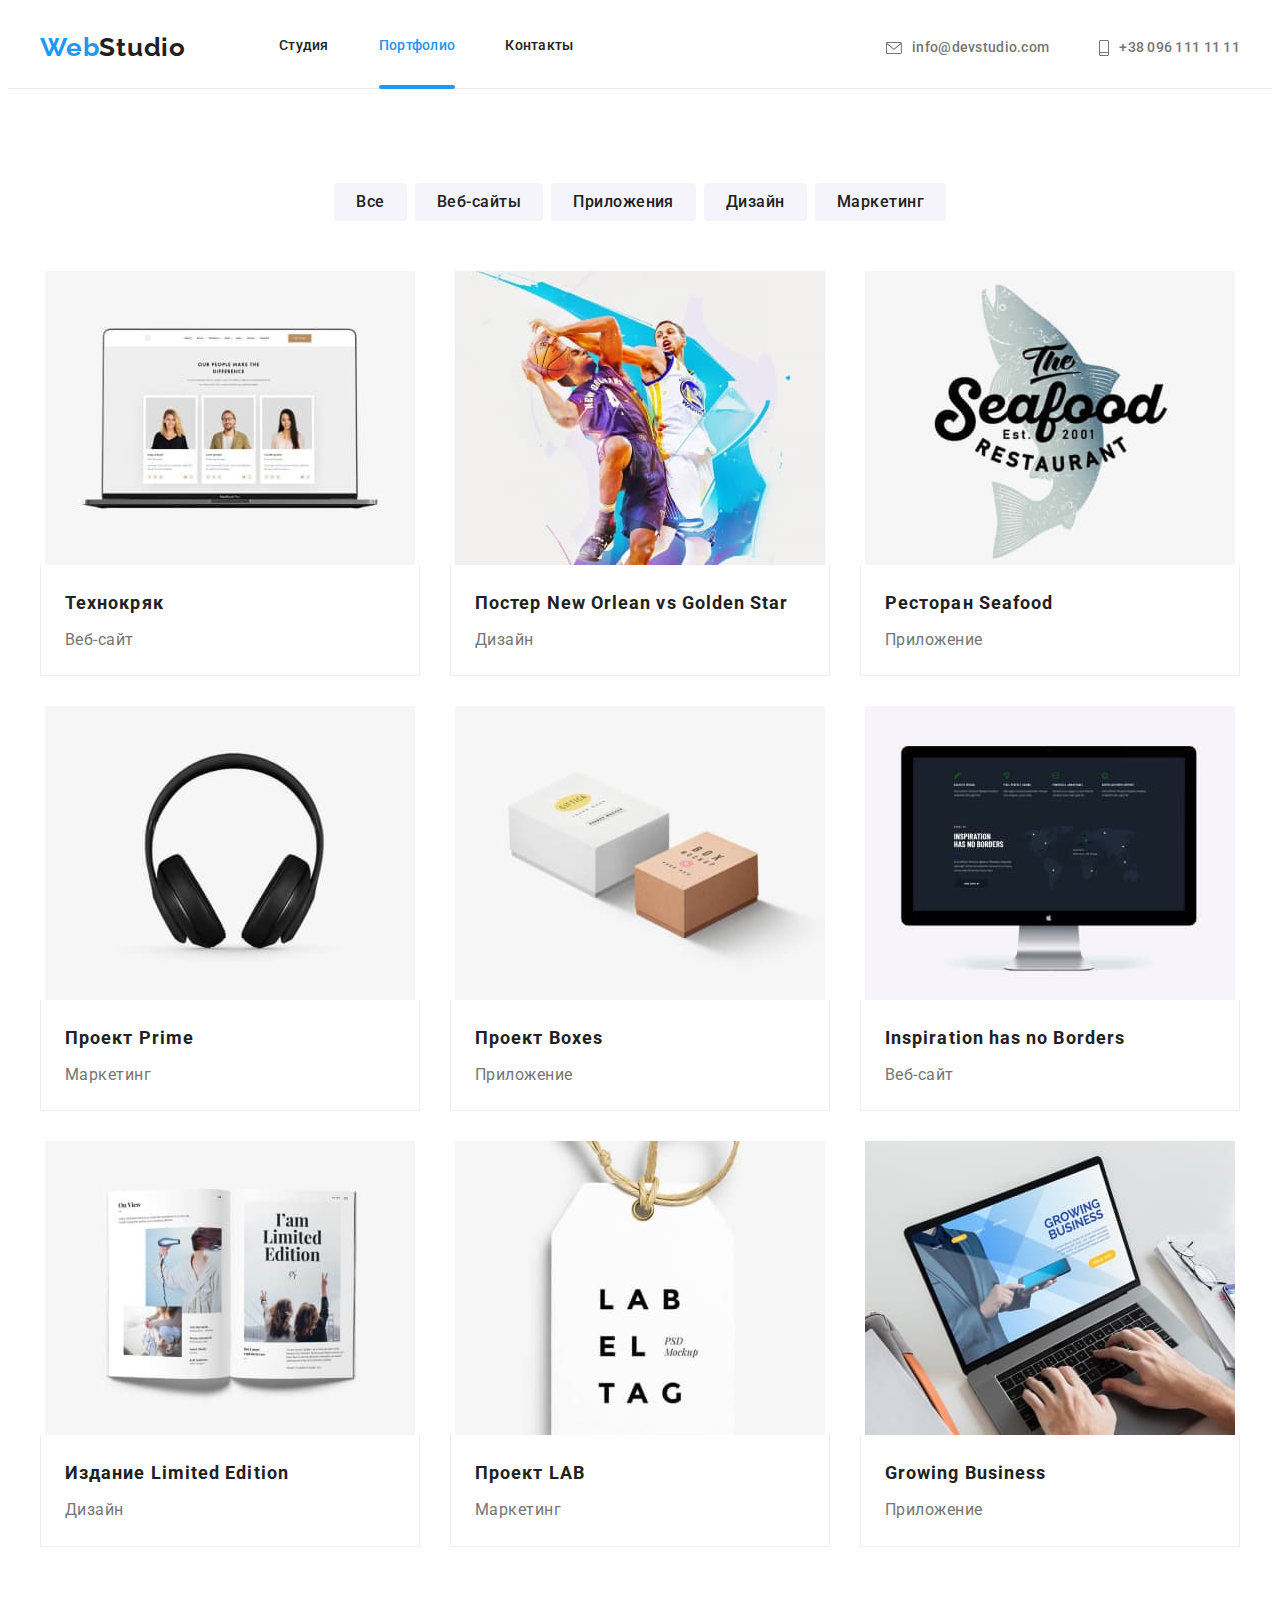
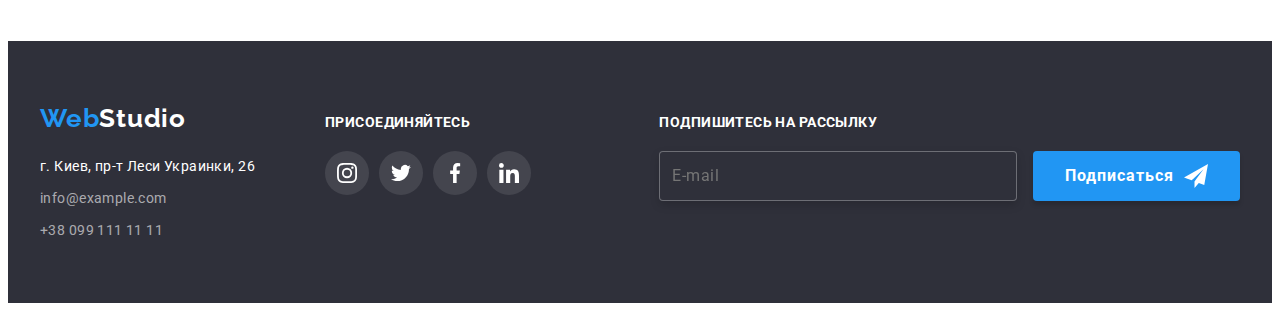
==== portfolio.html @ 1265e388 "copy files from HW-6" ====
<!DOCTYPE html>
<html lang="ru">
<head>
    <meta charset="UTF-8">
    <meta http-equiv="X-UA-Compatible" content="IE=edge">
    <meta name="viewport" content="width=device-width, initial-scale=1.0">
    <title>Портфолио</title>
    <link rel="preconnect" href="https://fonts.gstatic.com">
    <link href="https://fonts.googleapis.com/css2?family=Raleway:wght@700&family=Roboto:wght@400;500;700;900&display=swap"
        rel="stylesheet">
    <link rel="stylesheet" href="https://cdnjs.cloudflare.com/ajax/libs/modern-normalize/0.2.0/modern-normalize.css"
        integrity="sha512-oxqL25oMBPTFLK5OOR4U/Y//5oyc+3B8MJVTuGD2FLdyA+VXlhKMyQ7YjHNSI5+CLk0UdMLw1lV64dDuT1Batw=="
        crossorigin="anonymous" />
    <link rel="stylesheet" href="./css/styles.css">
</head>

<body>
    
<!--HEADER-->
    <header class="header">
            <div class="container">
                <nav class="navigation">
                    <a href="./index.html" class="logo link" lang="en"><span class="logo-web">Web</span>Studio</a>
                    <ul class="navigation-list list">

                        <li class="navigation-item">
                            <a href="./index.html" class="navigation-link link">Студия</a>
                        </li>

                        <li class="navigation-item">
                            <a href="./portfolio.html" class="navigation-link current link">Портфолио</a>
                        </li>

                        <li class="navigation-item">
                            <a href="" class="navigation-link link">Контакты</a>
                        </li>
                    </ul>
                </nav>

                <ul class="site-contacts list" >

                    <li class="site-contacts-item">
                        <a href="mailto:info@devstudio.com" class="contacts link ">
                            <svg class="site-contacts-icon-envelope" 
                            width="16" 
                            height="12">
                                <use href="./images/icons.svg#envelope"></use>
                            </svg>
                            info@devstudio.com
                        </a>
                    </li>

                    <li class="site-contacts-item">
                        <a href="tel:+380961111111" class="contacts link ">
                            <svg class="site-contacts-icon-smartphone" 
                            width="10" 
                            height="16">
                                <use href="./images/icons.svg#smartphone"></use>
                            </svg>
                            +38 096 111 11 11
                        </a>
                    </li>
                </ul>
            </div>
        </header>

    <main>
        <section class="portfolio section">
            <div class="container">
<!--FILTERS-->
                <ul class="filters-list list">

                    <li class="filters-item">
                        <button type="button" class="filters-button">Все</button>
                    </li>

                    <li class="filters-item">
                        <button type="button" class="filters-button">Веб-сайты</button>
                    </li>

                    <li class="filters-item">
                        <button type="button" class="filters-button">Приложения</button>
                    </li>

                    <li class="filters-item">
                        <button type="button" class="filters-button">Дизайн</button>
                    </li>

                    <li class="filters-item">
                        <button type="button" class="filters-button">Маркетинг</button>
                    </li>
                </ul>
                                    
<!--PICTURES-->
                <ul class="pictures-list list">
                    <li class="pictures-list-item">
                        <article class="pictures">
                            <a href="" class="pictures-link link"> 
                                <div class="pictures-additional-info">
                                    <img src="./images/portfolio/web-sites/tehno.jpg" alt="Главная страница сайта Технокряк" width="370" height="294">
                                    <p class="pictures-info-text">Технокряк это современная площадка распространения коронавируса. Компании используют эту платформу для цифрового шпионажа и атак на защищённые сервера конкурентов.<p>
                                </div>
                                <div class="pictures-description">
                                    <h2 class="pictures-title">Технокряк</h2>
                                    <p class="pictures-text">Веб-сайт</p>
                                </div>
                            </a>
                        </article>
                    </li>
               
                    <li class="pictures-list-item">
                        <article class="pictures">
                            <a href="" class="pictures-link link"> 
                                <div class="pictures-additional-info">
                                    <img src="./images/portfolio/design/no-vs-gs.jpg" alt="Два баскетболиста" width="370" height="294">
                                    <p class="pictures-info-text">Технокряк это современная площадка распространения коронавируса. Компании используют эту платформу для цифрового шпионажа и атак на защищённые сервера конкурентов.<p>
                                </div>
                                <div class=" pictures-description">
                                    <h2 class="pictures-title">Постер <span lang="en">New Orlean vs Golden Star</span></h2>
                                    <p class="pictures-text">Дизайн</p>
                                </div>
                            </a>
                        </article>
                    </li>

                    <li class="pictures-list-item">
                        <article class="pictures">
                            <a href="" class="pictures-link link">
                                <div class="pictures-additional-info">
                                    <img src="./images/portfolio/applications/seafood.jpg" alt="Логотип ресторана Seafood" width="370" height="294">
                                    <p class="pictures-info-text">Технокряк это современная площадка распространения коронавируса. Компании используют эту платформу для цифрового шпионажа и атак на защищённые сервера конкурентов.<p>
                                </div>
                                <div class=" pictures-description">
                                    <h2 class="pictures-title">Ресторан <span lang="en">Seafood</span></h2>
                                    <p class="pictures-text">Приложение</p>
                                </div>
                            </a>
                        </article>
                    </li>

                    <li class="pictures-list-item">
                        <article class="pictures">
                            <a href="" class="pictures-link link"> 
                                <div class="pictures-additional-info">
                                    <img src="./images/portfolio/marketing/prime.jpg" alt="Наушники" width="370" height="294">
                                    <p class="pictures-info-text">Технокряк это современная площадка распространения коронавируса. Компании используют эту платформу для цифрового шпионажа и атак на защищённые сервера конкурентов.<p>
                                </div>
                                <div class=" pictures-description">
                                    <h2 class="pictures-title">Проект <span lang="en">Prime</span></h2>
                                    <p class="pictures-text">Маркетинг</p>
                                </div>
                            </a>
                        </article>
                    </li>

                    <li class="pictures-list-item">
                        <article class="pictures">
                            <a href="" class="pictures-link link"> 
                                <div class="pictures-additional-info">
                                    <img src="./images/portfolio/applications/boxes.jpg" alt="Две коробки:белая и коричневая" width="370" height="294">
                                    <p class="pictures-info-text">Технокряк это современная площадка распространения коронавируса. Компании используют эту платформу для цифрового шпионажа и атак на защищённые сервера конкурентов.<p>
                                </div>
                                <div class=" pictures-description">
                                    <h2 class="pictures-title">Проект <span lang="en">Boxes</span></h2>
                                    <p class="pictures-text">Приложение</p>
                                </div>
                            </a>
                        </article>
                    </li>

                    <li class="pictures-list-item">
                        <article class="pictures">
                            <a href="" class="pictures-link link"> 
                                <div class="pictures-additional-info">
                                    <img src="./images/portfolio/web-sites/i-h-n-b.jpg" alt="Главная страница сайта Inspiration has no Borders" width="370" height="294">
                                    <p class="pictures-info-text">Технокряк это современная площадка распространения коронавируса. Компании используют эту платформу для цифрового шпионажа и атак на защищённые сервера конкурентов.<p>
                                </div>
                                <div class=" pictures-description">
                                    <h2 lang="en" class="pictures-title">Inspiration has no Borders</h2>
                                    <p class="pictures-text">Веб-сайт</p>
                                </div>
                            </a>
                        </article>
                    </li>

                    <li class="pictures-list-item">
                        <article class="pictures">
                            <a href="" class="pictures-link link"> 
                                <div class="pictures-additional-info">
                                    <img src="./images/portfolio/design/le.jpg" alt="Развертка книги" width="370" height="294">
                                    <p class="pictures-info-text">Технокряк это современная площадка распространения коронавируса. Компании используют эту платформу для цифрового шпионажа и атак на защищённые сервера конкурентов.<p>
                                </div>
                                <div class=" pictures-description">
                                    <h2 class="pictures-title">Издание <span lang="en">Limited Edition</span></h2>
                                    <p class="pictures-text">Дизайн</p>
                                </div>
                            </a>
                        </article>
                    </li>

                    <li class="pictures-list-item">
                        <article class="pictures">
                            <a href="" class="pictures-link link"> 
                                <div class="pictures-additional-info">
                                    <img src="./images/portfolio/marketing/lab.jpg" alt="Белая этикетка" width="370" height="294">
                                    <p class="pictures-info-text">Технокряк это современная площадка распространения коронавируса. Компании используют эту платформу для цифрового шпионажа и атак на защищённые сервера конкурентов.<p>
                                </div>
                                <div class=" pictures-description">
                                    <h2 class="pictures-title">Проект <span lang="en">LAB</span></h2>
                                    <p class="pictures-text">Маркетинг</p>
                                </div>
                            </a>
                        </article>
                    </li>

                    <li class="pictures-list-item">
                        <article class="pictures">
                            <a href="" class="pictures-link link"> 
                                <div class="pictures-additional-info">
                                    <img src="./images/portfolio/applications/gb.jpg" alt="Интерфейс приложения Growing Business" width="370" height="294">
                                    <p class="pictures-info-text">Технокряк это современная площадка распространения коронавируса. Компании используют эту платформу для цифрового шпионажа и атак на защищённые сервера конкурентов.<p>
                                </div>
                                <div class=" pictures-description">
                                    <h2 lang="en" class="pictures-title">Growing Business</h2>
                                    <p class="pictures-text">Приложение</p>
                                </div>
                            </a>
                        </article>
                    </li>

                </ul>
            </div>
        </section>
    </main>

<!--Footer-->
    <footer class="footer">
        <div class="container">
            <div>
                <a href="./index.html" class="logo link" lang="en"><span class="logo-web">Web</span><span class="logo-studio">Studio</span></a>

<!--Address-->
                <address class="address">
                    <ul class="address-list list">

                        <li class="address-item"> 
                            <a href="https://goo.gl/maps/oQdtfQdhAtJSonEbA" class="address-in-map link">г. Киев, пр-т Леси Украинки, 26</a> 
                        </li>

                        <li class="address-item">
                            <a href="mailto:info@example.com" class="address-mail link">info@example.com</a>
                        </li>

                        <li class="address-item">
                            <a href="tel:+380991111111" class="address-tel link">+38 099 111 11 11</a>
                        </li>
                    </ul>
                </address>

            </div>

<!--Subscribe-->            
            <div class="subscribe">
                <b class="footer-subscribe-title">присоединяйтесь</b>
                <ul class="social-link-list list">

                    <li class="social-link-item ">
                        <a href="" class="footer-social-link">
                            <svg  class="footer-subscribe-link"
                            width="20"
                            height="20">
                                <use href="./images/icons.svg#instagram"></use>
                            </svg>
                        </a>
                    </li>

                    <li class="social-link-item">
                        <a href="" class="footer-social-link">
                            <svg class="footer-subscribe-link"
                            width="20"
                            height="20">
                                <use href="./images/icons.svg#twitter"></use>
                            </svg>
                        </a>
                    </li>

                    <li class="social-link-item">
                        <a href="" class="footer-social-link">
                            <svg class="footer-subscribe-link"
                            width="20"
                            height="20">
                                <use href="./images/icons.svg#facebook"></use>
                            </svg>
                        </a>
                    </li>

                    <li class="social-link-item">
                        <a href="" class="footer-social-link">
                            <svg class="footer-subscribe-link" 
                            width="20"
                            height="20">
                                <use href="./images/icons.svg#linkedin"></use>
                            </svg>
                        </a>
                    </li>
                </ul>
            </div>

<!--Mail-input-->            
            <div class="mail-input">
                <span class="footer-subscribe-title"> Подпишитесь на рассылку</span>
                <form class="mail-input-form">
                    <label for="mail"></label>
                    <input 
                    id="mail"
                    type="email" 
                    name="mail" 
                    class="input" 
                    placeholder="E-mail">
                    <button type="submit" class="footer-btn"><span class="text-footer-btn">Подписаться</span>
                        <svg class="send-icon" 
                        width="24"
                        height="24">
                            <use href="./images/icons.svg#icon-icon-send"></use>
                        </svg>
                    </button>
                </form>
            </div>
        </div>
    </footer>
</body>
</html>
---- css/styles.css ----
/*************** INDEX.html styles ****************/

/*==================== ROOT =======================*/
:root {
  --priority-text-color: #212121;
  --secondary-text-color: #757575;
  --accent-color: #2196f3;
  --wight-color: #ffffff;
  --secondary-background-color: #2f303a;
  --priority-background-color: #f5f4fa;
  --transform-origin-color: #afb1b8;
  --address-color: rgba(255, 255, 255, 0.6);
  --main-font: "Roboto", sans-serif;
  --secondary-font: "Raleway", sans-serif;
  --margin-block: 30px;
}
/*==================== END ROOT ===================*/
.link {
  text-decoration: none;
}

.list {
  list-style: none;
}

.address {
  font-style: normal;
}

img {
  display: block;
  max-width: 100%;
  height: auto;
}

h1,
h2,
h3,
h4,
h5,
h6,
p {
  margin: 0px;
}

ul,
ol {
  margin: 0px;
  padding: 0px;
}

textarea {
  resize: none;
}
/*================== COMPONENTS ===================*/
/*for "WHAT WE DO" and "OUR TEAM"*/
.section-title {
  font-weight: 700;
  font-size: 36px;
  line-height: 1.17;
  text-align: center;
  letter-spacing: 0.03em;

  margin-bottom: 50px;
}

/*for all SECTION*/
.container {
  width: 1200px;

  margin-left: auto;
  margin-right: auto;
  padding-left: 15px;
  padding-right: 15px;
}

.section {
  padding-top: 94px;
  padding-bottom: 94px;
}
/*================== END COMPONENTS ===============*/

/*==================== BODY =======================*/
body {
  background-color: var(--wight-color);
  color: var(--priority-text-color);
  font-family: var(--main-font);
}
/*=================== END BODY =====================*/

/*===================== LOGO =======================*/
.logo {
  font-family: var(--secondary-font);
  font-weight: 700;
  font-size: 26px;
  line-height: 1.33;
  letter-spacing: 0.03em;
  color: var(--priority-text-color);

  margin-right: 93px;
  padding-top: 22px;
  padding-bottom: 23px;

  transition: transform 250ms cubic-bezier(0.4, 0, 0.2, 1);
}

.logo:hover,
.logo:focus {
  transform: scale(1.1);
}

.logo-web {
  color: var(--accent-color);
}

.logo-studio {
  color: var(--wight-color);
}

.visually-hidden {
  position: absolute !important;
  clip: rect(1px 1px 1px 1px); /* IE6, IE7 */
  clip: rect(1px, 1px, 1px, 1px);
  padding: 0 !important;
  border: 0 !important;
  height: 1px !important;
  width: 1px !important;
  overflow: hidden;
}
/*==================== END LOGO ====================*/

/*===================== HEADER ======================*/
.header {
  border-bottom: 1px solid #ececec;
  box-sizing: border-box;
}

.header > .container {
  display: flex;
  align-items: center;
}
/*==== NAVIGATION ====*/
.navigation {
  font-weight: 500;
  font-size: 14px;
  line-height: 1.14;
  letter-spacing: 0.02em;

  display: flex;
  align-items: center;
}

.navigation-item:not(:last-child) {
  margin-right: 50px;
}

.navigation-list {
  display: flex;
  align-items: center;
}

.navigation-link {
  color: var(--priority-text-color);

  padding-top: 32px;
  padding-bottom: 31px;

  transition: color 250ms cubic-bezier(0.4, 0, 0.2, 1);
}

.navigation-link::after {
  content: "";

  position: relative;
  bottom: -31px;

  display: block;
  background: #2196f3;
  border-radius: 2px;

  height: 4px;

  opacity: 0;

  transform: scaleX(0);
  transition: transform;
  transition: transform 250ms cubic-bezier(0.4, 0, 0.2, 1),
    opacity 250ms cubic-bezier(0.4, 0, 0.2, 1);
}

/*.navigation-link:hover::after {
  opacity: 1;
}*/

.navigation-link:focus::after {
  opacity: 1;
  transform: scaleX(1);
}

.navigation-link:active::after {
  opacity: 1;
  transform: scaleX(1);
}

.navigation-link:hover,
.navigation-link:focus,
.navigation-link:active {
  color: var(--accent-color);
  transform: scale(1.1);
}
.current {
  color: var(--accent-color);
}

.current::after {
  opacity: 1;
  transform: scaleX(1);
}
/*==== END NAVIGATION ====*/

/*==== SITE CONTACTS ====*/
.site-contacts {
  display: flex;
  margin-left: auto;
}

.site-contacts .contacts {
  font-weight: 500;
  font-size: 14px;
  line-height: 1.14;
  letter-spacing: 0.02em;
  color: var(--secondary-text-color);

  display: inline-flex;
  align-items: center;
}

.site-contacts-icon-envelope {
  width: 16px;
  height: 12px;

  margin-right: 10px;

  fill: currentColor;

  transition: transform 250ms cubic-bezier(0.4, 0, 0.2, 1);
}

.site-contacts-icon-smartphone {
  width: 10px;
  height: 16px;

  margin-right: 10px;

  fill: currentColor;

  transition: transform 250ms cubic-bezier(0.4, 0, 0.2, 1);
}

.site-contacts .contacts:hover .site-contacts-icon-envelope,
.site-contacts .contacts:hover .site-contacts-icon-smartphone,
.site-contacts .contacts:focus .site-contacts-icon-envelope,
.site-contacts .contacts:focus .site-contacts-icon-smartphone {
  transform: scale(1.3);
}

.site-contacts .contacts {
  transition: color 250ms cubic-bezier(0.4, 0, 0.2, 1);
}

.site-contacts .contacts:hover,
.site-contacts .contacts:focus {
  color: var(--accent-color);
}

.site-contacts-item {
  display: flex;
  align-items: center;
}

.site-contacts-item > .contacts {
  padding-top: 32px;
  padding-bottom: 31px;
}

.site-contacts-item:not(:last-child) {
  margin-right: 50px;
}
/*==== END SITE CONTACTS ====*/
/*=================== END HEADER ==================*/

/*==================== HERO ======================*/
.overlay {
  background-image: linear-gradient(
      to right,
      rgba(47, 48, 58, 0.4),
      rgba(47, 48, 58, 0.4)
    ),
    url(../images/hero.jpg);
  background-size: cover;
  background-position: center;
  background-repeat: no-repeat;

  max-width: 1600px;
  height: 600px;

  margin-left: auto;
  margin-right: auto;
}
.hero {
  background-color: var(--secondary-background-color);

  padding-top: 200px;
  padding-bottom: 200px;

  text-align: center;
}
.hero-text {
  font-weight: 900;
  font-size: 44px;
  line-height: 1.36;

  letter-spacing: 0.06em;
  text-transform: uppercase;
  color: var(--wight-color);

  max-width: 696px;

  margin-bottom: 30px;
  margin-left: auto;
  margin-right: auto;
}

.hero-btn {
  font-family: var(--main-font);
  font-weight: 700;
  font-size: 16px;
  line-height: 1.88;
  text-align: center;
  letter-spacing: 0.06em;
  color: var(--wight-color);

  background-color: var(--accent-color);

  cursor: pointer;
  min-width: 200px;
  padding: 10px 32px;
  box-shadow: 0px 4px 4px rgba(0, 0, 0, 0.15);
  border-radius: 4px;
  border: 0px;

  padding-top: 10px;
  padding-bottom: 10px;
  padding-right: 32px;
  padding-left: 32px;
}
/*=================== END HERO ===================*/

/*================== FEATURES ====================*/
.features {
  padding-bottom: 47px;
}

.feature-list-item {
  flex-basis: calc(100% / 4 - var(--margin-block));

  margin-top: var(--margin-block);
  margin-left: var(--margin-block);
}

/*.feature-list-item:not(:last-child) {
  margin-right: 30px;
}*/

.features-list {
  display: flex;

  margin-top: calc(-1 * var(--margin-block));
  margin-left: calc(-1 * var(--margin-block));
}

.feature-item-title {
  font-weight: 700;
  font-size: 14px;
  line-height: 1.14;
  letter-spacing: 0.03em;
  text-transform: uppercase;

  margin-bottom: 10px;
}

.features-item {
  color: var(--secondary-text-color);
  font-weight: 400;
  font-size: 14px;
  line-height: 1.71;
  letter-spacing: 0.03em;
}

.features-icon-background {
  display: flex;
  justify-content: center;
  align-items: center;

  width: 270px;
  height: 120px;

  margin-bottom: 30px;

  border-radius: 4px;
  background: #f5f4fa;
}
/*================= END FEATURES ================*/

/*================== WHAT WE DO =================*/
.what-we-do-section {
  padding-top: 47px;
}

.what-we-do {
  display: flex;

  margin-top: calc(-1 * var(--margin-block));
  margin-left: calc(-1 * var(--margin-block));
}

.what-we-do-item {
  flex-basis: calc(100% / 3 - var(--margin-block));

  margin-left: var(--margin-block);
  margin-top: var(--margin-block);
}

.image-explanation {
  position: relative;
  display: flex;
  justify-content: center;
  align-items: flex-end;
}

.image-explanation-text {
  display: flex;
  justify-content: center;
  align-items: flex-end;
  position: absolute;

  width: 100%;

  font-weight: 700;
  font-size: 14px;
  line-height: 1.14;

  letter-spacing: 0.03em;
  text-transform: uppercase;

  padding-top: 27px;
  padding-bottom: 27px;

  color: var(--wight-color);
  background: rgba(47, 48, 58, 0.8);
}

/*.what-we-do-item:not(:last-child) {
  margin-right: 30px;
}*/

/*================ END WHAT WE DO ================*/

/*================= OUR TEAM ====================*/
.team {
  background-color: var(--priority-background-color);
}

.team-members {
  display: flex;

  margin-top: calc(-1 * var(--margin-block));
  margin-left: calc(-1 * var(--margin-block));
}

.team-members-item {
  flex-basis: calc(100% / 4 - var(--margin-block));

  margin-top: var(--margin-block);
  margin-left: var(--margin-block);

  box-shadow: 0px 1px 3px rgba(0, 0, 0, 0.12), 0px 1px 1px rgba(0, 0, 0, 0.14),
    0px 2px 1px rgba(0, 0, 0, 0.2);
  border-radius: 0px 0px 4px 4px;
}
/*.team-members-item:not(:last-child) {
  margin-right: 30px;
}*/

.team-members-description {
  width: 270px;
  height: 168px;
  padding-bottom: 30px;
  padding-top: 30px;
  padding-left: 20px;
  padding-right: 20px;

  text-align: center;

  background: #ffffff;
}

.team-members-name {
  font-weight: 500;
  font-size: 16px;
  line-height: 1.19;
  letter-spacing: 0.03em;

  margin-bottom: 10px;
}

.team-members-profession {
  font-weight: 400;
  font-size: 16px;
  line-height: 1.19;
  letter-spacing: 0.03em;
  color: var(--secondary-text-color);

  padding-bottom: 16px;
}
.team-soc-link-list {
  display: flex;
  justify-content: space-between;
}

.team-soc-link {
  display: flex;
  justify-content: center;
  align-items: center;

  height: 44px;
  width: 44px;
  border-radius: 50%;

  color: var(--transform-origin-color);

  transition: color 250ms cubic-bezier(0.4, 0, 0.2, 1),
    background-color 250ms cubic-bezier(0.4, 0, 0.2, 1),
    transform 250ms cubic-bezier(0.4, 0, 0.2, 1);
}

.team-soc-link-item:not(:last-child) {
  margin-right: 10px;
}

.team-soc-link:hover,
.team-soc-link:focus,
.team-soc-link:active {
  background: var(--accent-color);
  color: var(--wight-color);
  transform: scale(1.1);
}

.team-soc-link-icon {
  fill: currentColor;

  display: block;
  height: 20px;
  width: 20px;
}

/*================ END OUR TEAM =================*/

/*=============Regular customers================*/
.customers-list {
  display: flex;

  margin-top: calc(-1 * var(--margin-block));
  margin-left: calc(-1 * var(--margin-block));
}

.customers-item {
  flex-basis: calc(100% / 6 - var(--margin-block));

  margin-top: var(--margin-block);
  margin-left: var(--margin-block);
}
/*.customers-item:not(:last-child) {
  margin-right: 30px;
}*/

.customers-link {
  display: flex;
  justify-content: center;
  align-items: center;

  height: 90px;

  border: 1px solid var(--transform-origin-color);
  box-sizing: border-box;
  border-radius: 4px;

  color: var(--transform-origin-color);

  transition: color 250ms cubic-bezier(0.4, 0, 0.2, 1),
    border 250ms cubic-bezier(0.4, 0, 0.2, 1),
    border-radius 250ms cubic-bezier(0.4, 0, 0.2, 1),
    transform 250ms cubic-bezier(0.4, 0, 0.2, 1);
}
.customers-link:hover,
.customers-link:active {
  color: var(--accent-color);
  border: 1px solid var(--accent-color);
  border-radius: 4px;
  transform: scale(1.1);
}

.customers-link:focus {
  outline: none /*3px solid black*/;

  color: var(--accent-color);
  border: 1px solid var(--accent-color);
  border-radius: 4px;
  transform: scale(1.1);
}

.customers-icon {
  fill: currentColor;
}

/*===========END Regular customers==============*/

/*================== FOOTER =====================*/
.footer {
  background-color: var(--secondary-background-color);

  padding-top: 60px;
  padding-bottom: 60px;
}
.footer > .container {
  display: flex;
  align-items: baseline;
}

.footer .container .logo {
  padding-top: 0px;
  padding-bottom: 0px;
  margin-right: 0px;

  transition: transform 250ms cubic-bezier(0.4, 0, 0.2, 1);
}

.footer .container .logo:focus {
  transform: scale(1.1);
}

/*========== ADDRESS ========*/
.address {
  margin-top: 20px;
}

.address-item:not(:last-child) {
  margin-bottom: 8px;
}

.address-in-map {
  font-weight: 400;
  font-size: 14px;
  line-height: 1.71;
  letter-spacing: 0.03em;
  color: var(--wight-color);
}

.address-mail,
.address-tel {
  font-weight: 400;
  font-size: 14px;
  line-height: 1.71;
  letter-spacing: 0.03em;
  color: var(--address-color);
}

.subscribe {
  margin-left: 70px;
}
.footer-subscribe-title {
  display: inline-flex;

  font-weight: 700;
  font-size: 14px;
  line-height: 1.14;
  letter-spacing: 0.03em;
  text-transform: uppercase;

  color: var(--wight-color);

  margin-bottom: 20px;
}

.social-link-list {
  display: flex;
}

.social-link-item:not(:last-child) {
  margin-right: 10px;
}

.footer-social-link {
  display: flex;
  justify-content: center;
  align-items: center;

  height: 44px;
  width: 44px;

  border-radius: 50%;
  background: rgba(255, 255, 255, 0.1);

  transition: background-color 250ms cubic-bezier(0.4, 0, 0.2, 1),
    transform 250ms cubic-bezier(0.4, 0, 0.2, 1);
}

.footer-social-link:hover,
.footer-social-link:active,
.footer-social-link:focus {
  background-color: var(--accent-color);
  transform: scale(1.1);
}
/*========== END ADDRESS ========*/

/*========== MAIL INPUT ========*/
.mail-input {
  margin-left: auto;
}

.mail-input-form > .input {
  box-sizing: border-box;

  margin: 0;
  padding: 11px 12px;

  width: 358px;
  height: 50px;

  font-family: var(--main-font);
  font-weight: 400;
  font-size: 16px;
  line-height: 1.25;
  letter-spacing: 0.03em;

  color: rgba(255, 255, 255, 0.6);

  border: 1px solid rgba(255, 255, 255, 0.3);
  border-radius: 4px;

  filter: drop-shadow(0px 4px 4px rgba(0, 0, 0, 0.15));

  background-color: var(--secondary-background-color);

  transition: border 250ms cubic-bezier(0.4, 0, 0.2, 1);
}

.mail-input-form:hover .input {
  border: 1px solid var(--accent-color);
  border-radius: 4px;
}

.footer-btn {
  display: inline-flex;
  align-items: center;

  padding-top: 10px;
  padding-bottom: 10px;
  padding-right: 32px;
  padding-left: 32px;

  margin-left: 12px;

  font-family: var(--main-font);
  font-weight: 700;
  font-size: 16px;
  line-height: 1.88;
  text-align: center;
  letter-spacing: 0.06em;
  color: var(--wight-color);

  background-color: var(--accent-color);

  cursor: pointer;
  min-width: 200px;
  padding: 10px 32px;
  box-shadow: 0px 4px 4px rgba(0, 0, 0, 0.15);
  border-radius: 4px;
  border: 0px;

  transition: box-shadow 250ms cubic-bezier(0.4, 0, 0.2, 1);
}

.footer-btn:hover,
.footer-btn:focus {
  box-shadow: 0px 4px 4px rgba(0, 0, 0, 0.15);
}

.text-footer-btn {
  display: inline-flex;

  margin-right: 10px;
}
/*======== END MAIL INPUT ========*/

/*================== END FOOTER ==================*/

/*================= MODAL WINDOW =================*/
.backdrop {
  position: fixed;
  width: 100%;
  height: 100%;
  left: 0px;
  top: 0px;

  background: rgba(0, 0, 0, 0.2);

  opacity: 1;
  transition: opacity 250ms cubic-bezier(0.4, 0, 0.2, 1);
}

.backdrop.is-hidden {
  opacity: 0;
  visibility: hidden;
  pointer-events: none;
}

.backdrop.is-hidden .modal {
  transform: translate(-50%, -50%) scale(0.9);
}

.modal {
  position: absolute;
  top: 50%;
  left: 50%;

  width: 528px;
  padding: 40px;

  background: #ffffff;
  box-shadow: 0px 1px 3px rgba(0, 0, 0, 0.12), 0px 1px 1px rgba(0, 0, 0, 0.14),
    0px 2px 1px rgba(0, 0, 0, 0.2);
  border-radius: 4px;

  transform: scale(1) translate(-50%, -50%);
  transition: transform 250ms cubic-bezier(0.4, 0, 0.2, 1);
}

.close-modal-btn {
  position: absolute;
  right: 8px;
  top: 8px;

  width: 30px;
  height: 30px;

  border-radius: 50%;
  border: none;
  cursor: pointer;

  display: flex;
  justify-content: center;
  align-items: center;

  transition: fill 250ms cubic-bezier(0.4, 0, 0.2, 1);
}

.close-modal-btn:hover,
.close-modal-btn:focus {
  fill: var(--accent-color);
}

.title-modal {
  text-align: center;

  margin-bottom: 12px;

  font-weight: 700;
  font-size: 20px;
  line-height: 1.15;
  letter-spacing: 0.03em;
}

.modal-input-form .input-icon {
  position: absolute;
  top: 50%;
  left: 12px;

  display: inline-block;

  transition: fill 250ms cubic-bezier(0.4, 0, 0.2, 1);
}

.form-field {
  position: relative;

  display: flex;
  flex-direction: column;

  margin-bottom: 10px;
}

.form-input:focus ~ .input-icon {
  fill: var(--accent-color);
}

.form-label {
  font-weight: 400;
  font-size: 12px;
  line-height: 1.17;
  letter-spacing: 0.01em;

  margin-bottom: 4px;

  color: var(--secondary-text-color);
}

.form-input {
  padding-top: 11px;
  padding-right: 12px;
  padding-bottom: 11px;
  padding-left: 40px;

  border: 1px solid rgba(33, 33, 33, 0.2);
  border-radius: 4px;

  font-family: Roboto;
  font-weight: 400;
  font-size: 14px;
  line-height: 1.14;
  letter-spacing: 0.01em;

  color: rgba(117, 117, 117, 0.5);

  transition: border 250ms cubic-bezier(0.4, 0, 0.2, 1);
}

.form-input:hover,
.form-input:active {
  border: 1px solid var(--accent-color);
  border-radius: 4px;
}

.form-input:focus {
  border: 1px solid var(--accent-color);
  border-radius: 4px;

  outline: none;
}

.form-comment {
  margin-bottom: 20px;
}

.textarea {
  padding: 16px 12px;
}

.textarea::placeholder {
  font-family: var(--main-font);

  font-weight: 400;
  font-size: 14px;
  line-height: 1.14;
  letter-spacing: 0.01em;

  color: rgba(117, 117, 117, 0.5);
}

.form-agreement {
  position: relative;
  text-align: center;

  margin-bottom: 30px;
}

.form-agreement-text {
  display: inline-block;

  font-weight: 400;
  font-size: 14px;
  line-height: 1.71;
  letter-spacing: 0.03em;

  color: var(--secondary-text-color);
}

.check-input {
  appearance: none;
  --webkit-appearance: none;
  --moz-appearance: none;

  position: absolute;
}

.check-input:focus {
}

/*.check-box-icon {
  position: absolute;
  left: 0;
  top: 50%;
  transform: translateY(-50%);
}*/

.check-box {
  position: absolute;
  top: 50%;
  left: 0;
  transform: translateY(-50%);

  width: 16px;
  height: 15px;
  background-image: url(../images/icons/modal-window/not-check.svg);

  transition: background-image 250ms cubic-bezier(0.4, 0, 0.2, 1),
    background-color 250ms cubic-bezier(0.4, 0, 0.2, 1),
    border-radius 250ms cubic-bezier(0.4, 0, 0.2, 1);
}

.check-input:checked ~ .check-box {
  background-image: url(../images/icons/modal-window/check.svg);
}

/*.check-input:focus ~ .check-box {
  background-image: url(../images/icons/modal-window/not-check.svg);
}*/

.check-input:checked ~ .check-box {
  background-color: var(--accent-color);
  border-radius: 2px;
}

/*.check-input:focus ~ .check-box {
  background-color: var(--accent-color);
}*/

.agreement-link {
  font-weight: 400;
  font-size: 14px;
  line-height: 1.71;
  letter-spacing: 0.03em;

  color: var(--accent-color);
}

.send-modal-btn {
  display: flex;
  justify-content: center;
  align-items: center;

  margin-right: auto;
  margin-left: auto;

  font-family: var(--main-font);
  font-weight: 700;
  font-size: 16px;
  line-height: 1.88;
  text-align: center;
  letter-spacing: 0.06em;
  color: var(--wight-color);

  background-color: var(--accent-color);

  cursor: pointer;
  min-width: 200px;
  padding: 10px 32px;

  border-radius: 4px;
  border: 0px;

  padding-top: 10px;
  padding-bottom: 10px;
  padding-right: 32px;
  padding-left: 32px;

  transition: box-shadow 250ms cubic-bezier(0.4, 0, 0.2, 1);
}

.send-modal-btn:hover,
.send-modal-btn:focus {
  box-shadow: 0px 4px 4px rgba(0, 0, 0, 0.15);
}
/*=============== END MODAL WINDOW ===============*/

/*************** END INDEX.html styles ************/

/*-------------------------------------------------*/

/************* PORTFOLIO.html styles *************/
/*================ FILTERS =======================*/
.filters-list {
  margin-bottom: 50px;

  display: flex;
  justify-content: center;
}

.filters-item:not(:last-child) {
  margin-right: 8px;
}

.filters-button {
  font-family: var(--main-font);
  color: var(--priority-text-color);
  font-weight: 500;
  font-size: 16px;
  line-height: 1.61;
  letter-spacing: 0.03em;

  background-color: var(--priority-background-color);

  cursor: pointer;
  border-radius: 4px;
  min-width: 73px;
  height: 38px;
  padding: 6px 22px;
  border: 0px;

  transition: color 250ms cubic-bezier(0.4, 0, 0.2, 1),
    background-color 250ms cubic-bezier(0.4, 0, 0.2, 1),
    box-shadow 250ms cubic-bezier(0.4, 0, 0.2, 1),
    transform 250ms cubic-bezier(0.4, 0, 0.2, 1);
}
.filters-button:hover,
.filters-button:focus,
.filters-button:active {
  border: none;
  background-color: var(--accent-color);
  color: var(--wight-color);
  box-shadow: 0px 3px 1px rgba(0, 0, 0, 0.1), 0px 1px 2px rgba(0, 0, 0, 0.08),
    0px 2px 2px rgba(0, 0, 0, 0.12);
  transform: scale(1.1);
}
/*================ END FILTERS ==================*/

/*================== PICTURES ===================*/

.pictures-list {
  display: flex;
  flex-wrap: wrap;

  margin-top: calc(-1 * var(--margin-block));
  margin-left: calc(-1 * var(--margin-block));
}

.pictures-list-item {
  box-sizing: border-box;

  flex-basis: calc(100% / 3 - var(--margin-block));

  margin-left: var(--margin-block);
  margin-top: var(--margin-block);

  transition: box-shadow 250ms cubic-bezier(0.4, 0, 0.2, 1);
}

.pictures-list-item:hover,
.pictures-list-item:focus {
  box-shadow: 0px 1px 1px rgba(0, 0, 0, 0.12), 0px 4px 4px rgba(0, 0, 0, 0.06),
    1px 4px 6px rgba(0, 0, 0, 0.16);
}

/*.pictures-list-item:nth-child(3n) {
  margin-right: 0px;
}

.pictures-list-item:nth-last-child(-n + 3) {
  margin-bottom: 0px;
}*/

.pictures-description {
  display: block;
  box-sizing: border-box;
  border: 1px solid #eeeeee;
  border-top: none;

  padding: 20px 24px;
}

.pictures-title {
  font-family: var(--main-font);
  color: var(--priority-text-color);
  font-weight: 700;
  font-size: 18px;
  line-height: 2;
  letter-spacing: 0.06em;

  margin-bottom: 4px;
}

.pictures-text {
  color: var(--secondary-text-color);
  font-weight: 400;
  font-size: 16px;
  line-height: 1.9;
  letter-spacing: 0.03em;
}

.pictures-additional-info {
  position: relative;
  display: flex;
  justify-content: center;
  align-items: center;
}

.pictures-link {
  display: block;
}

.pictures-link .pictures-info-text {
  display: block;
  position: absolute;
  /*overflow: scroll;*/

  transform: translateY(100%);
  padding: 63px 24px;
  height: 100%;
  width: 100%;

  font-weight: 400;
  font-size: 18px;
  line-height: 1.56;
  letter-spacing: 0.03em;

  color: var(--wight-color);
  background: rgba(33, 150, 243, 0.9);

  transition: transform 250ms cubic-bezier(0.4, 0, 0.2, 1);
}

.pictures-link:hover .pictures-info-text,
.pictures-link:focus .pictures-info-text {
  transform: translateY(0);
}

.pictures-list-item,
.pictures-additional-info {
  overflow: hidden;
}

/*================END PICTURES ==================*/
/************ END PORTFOLIO.html styles **********/
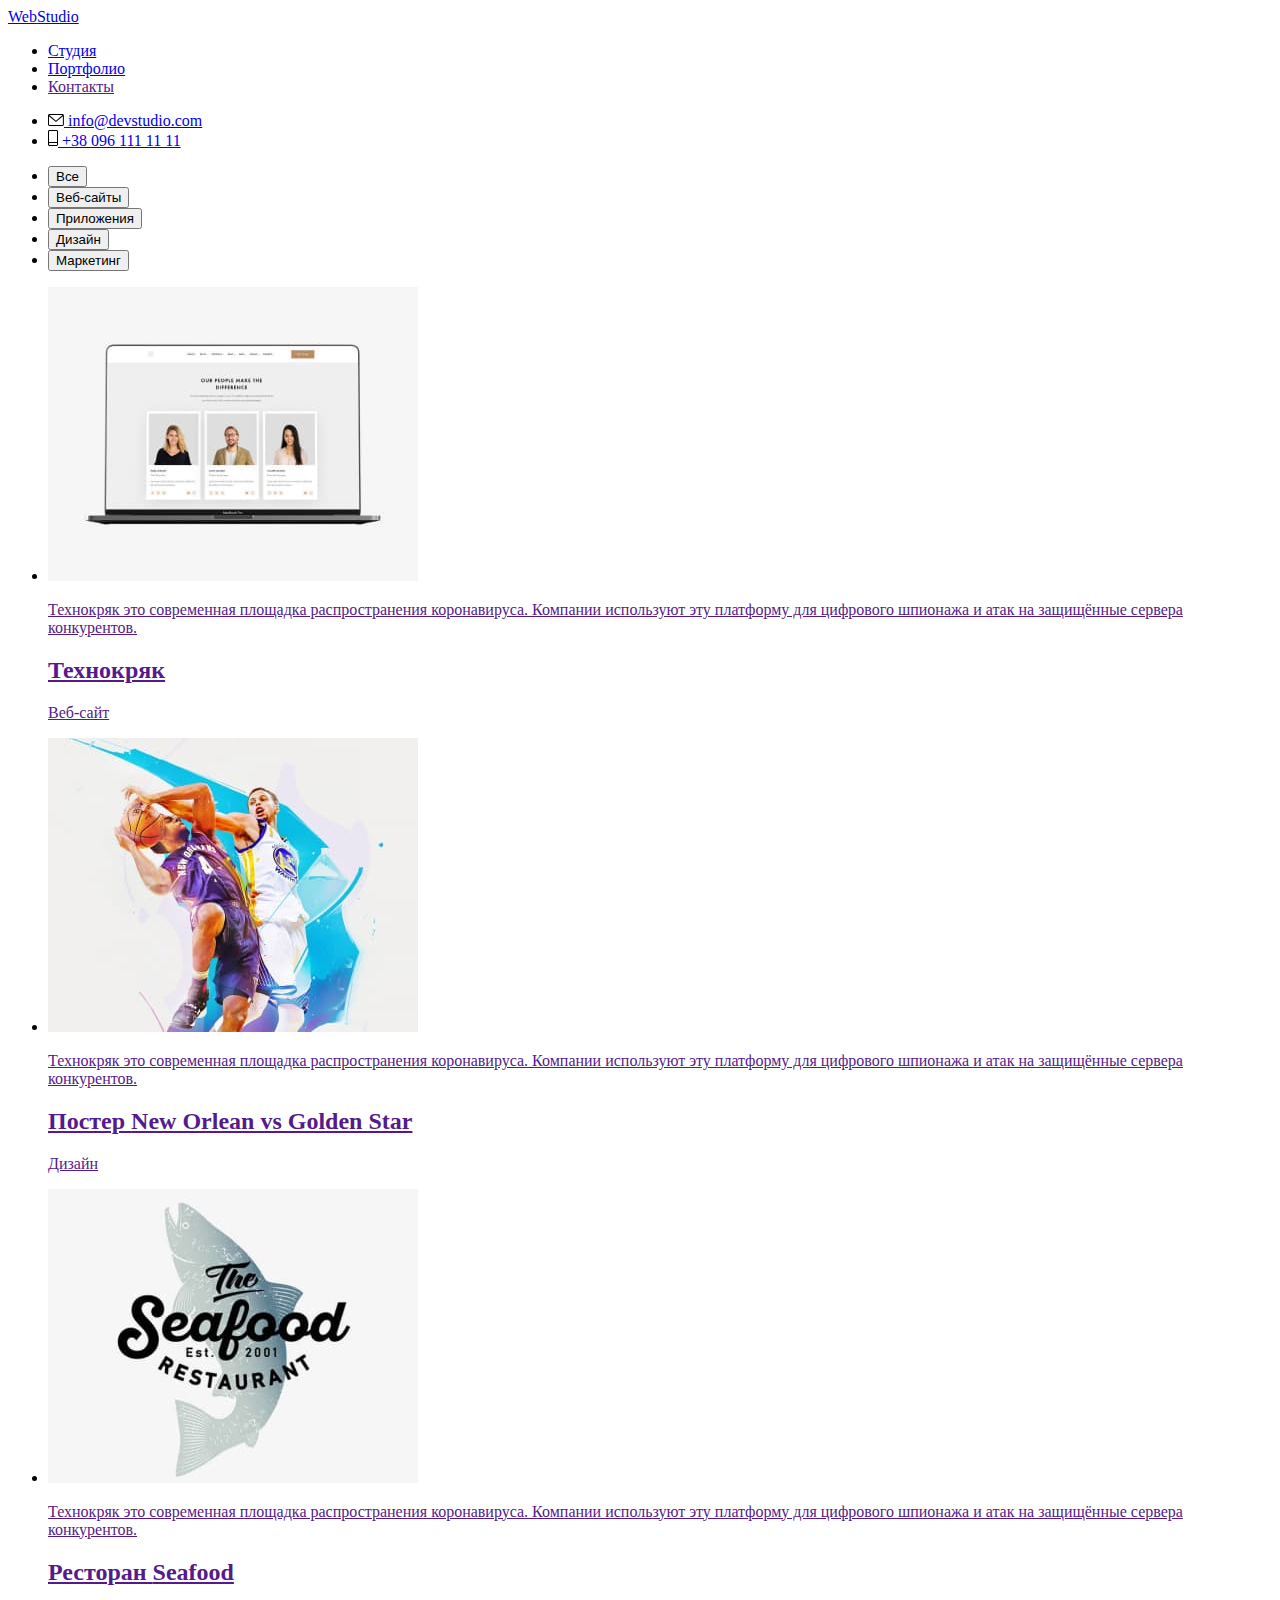
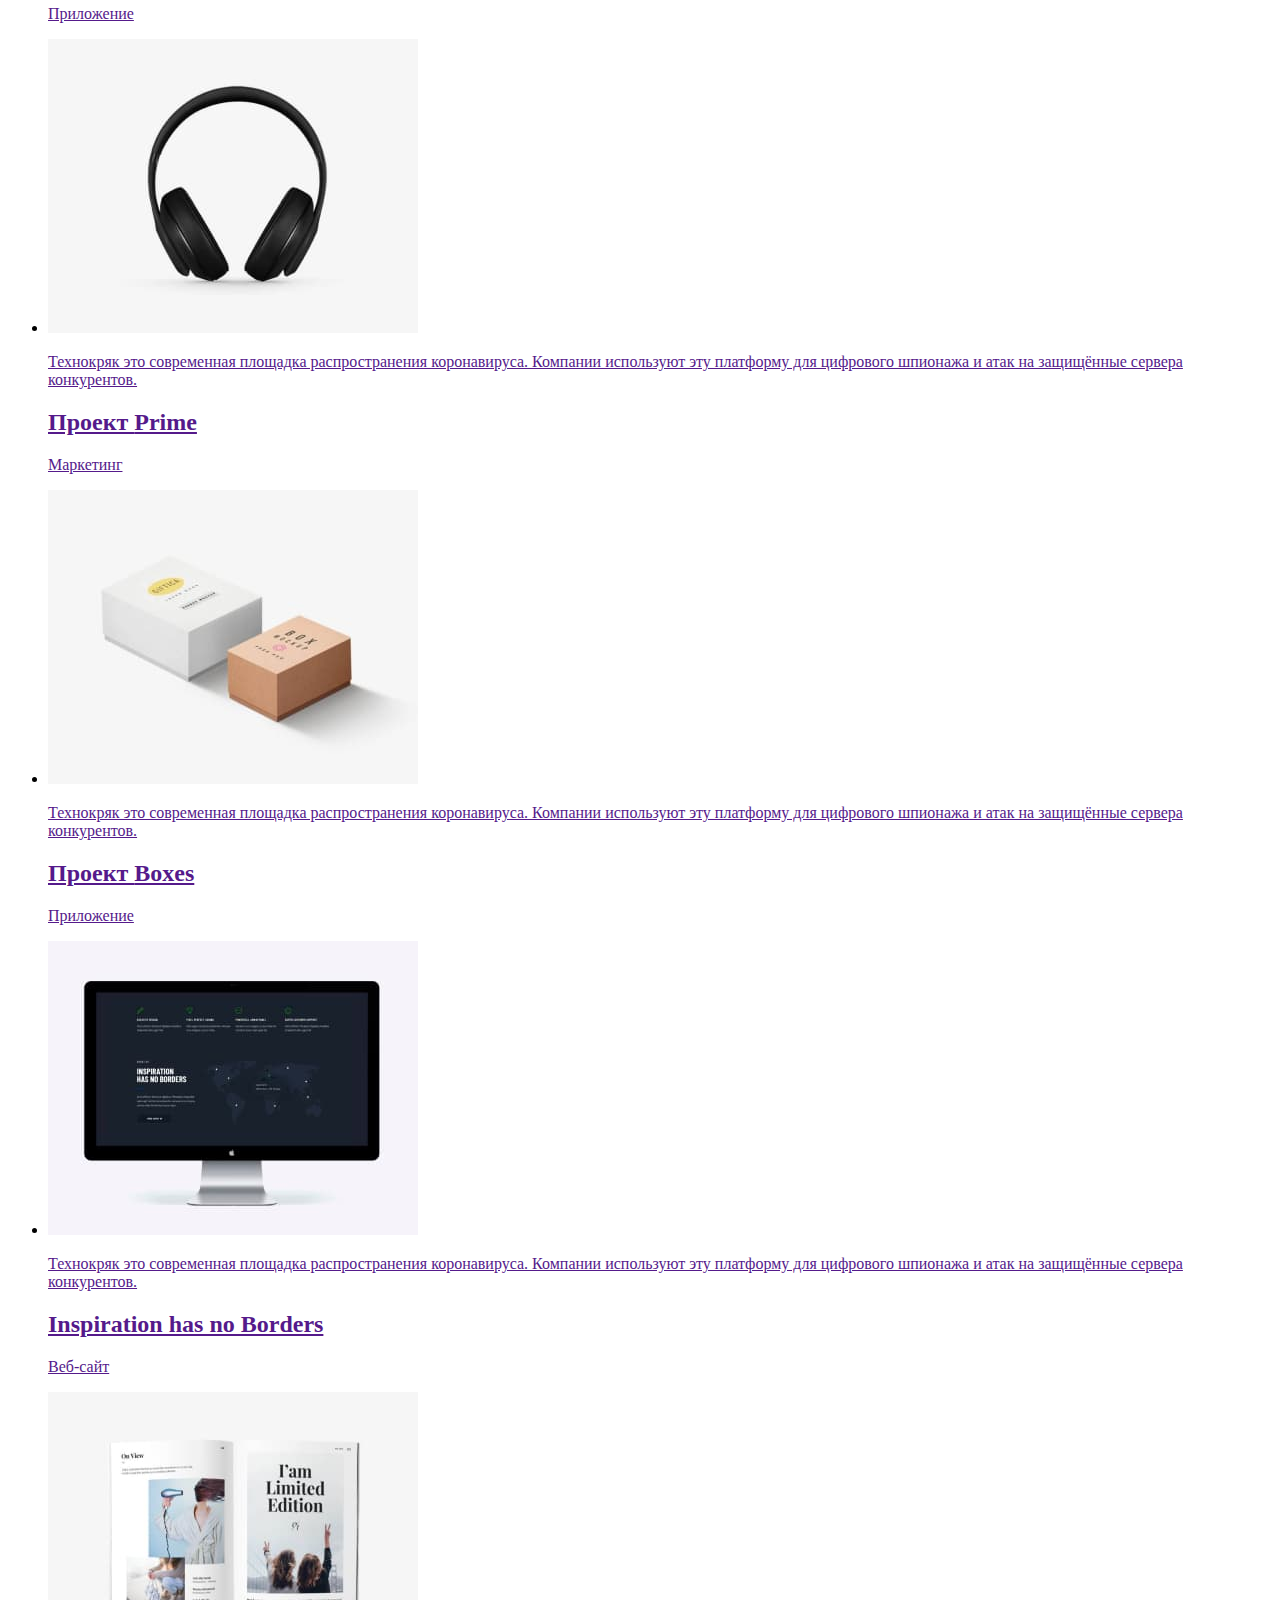
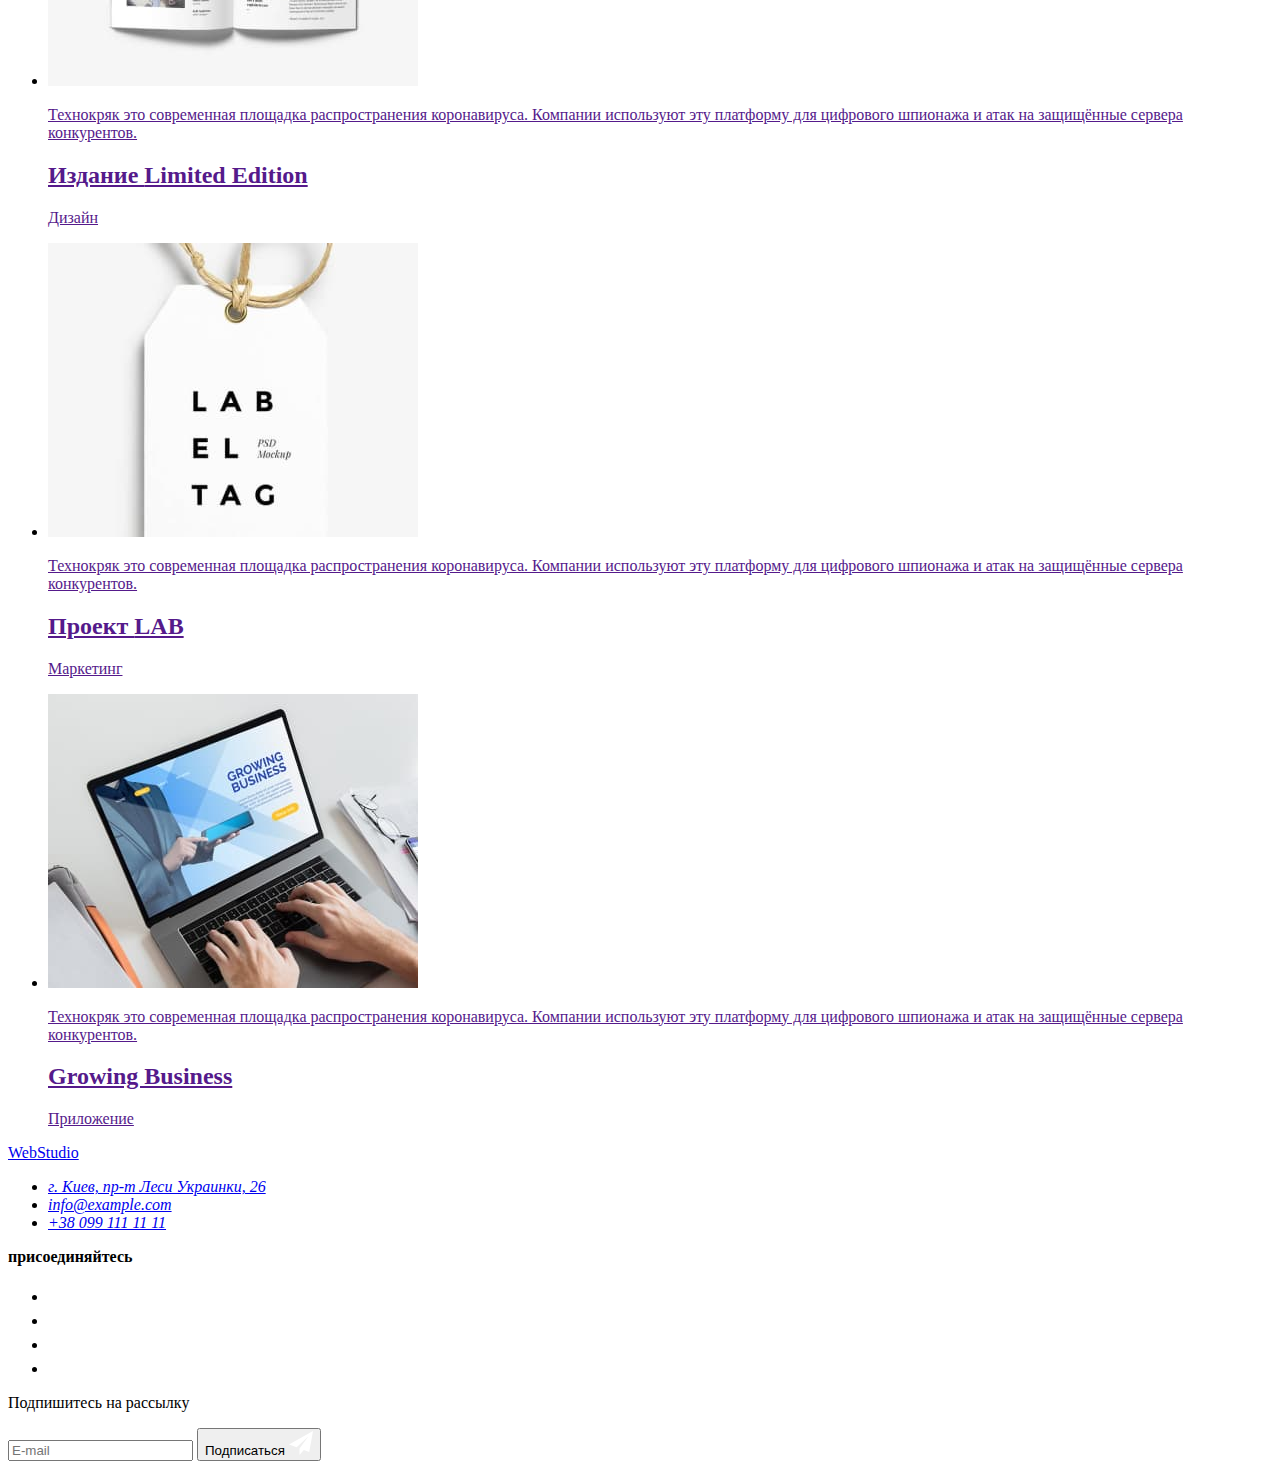
==== commit 8254d09b: "update portfolio.html (add BEM)" ====
--- a/portfolio.html
+++ b/portfolio.html
@@ -17,31 +17,49 @@
 <body>
     
 <!--HEADER-->
-    <header class="header">
+    <header class="page-header">
             <div class="container">
-                <nav class="navigation">
-                    <a href="./index.html" class="logo link" lang="en"><span class="logo-web">Web</span>Studio</a>
-                    <ul class="navigation-list list">
-
-                        <li class="navigation-item">
-                            <a href="./index.html" class="navigation-link link">Студия</a>
-                        </li>
-
-                        <li class="navigation-item">
-                            <a href="./portfolio.html" class="navigation-link current link">Портфолио</a>
-                        </li>
-
-                        <li class="navigation-item">
-                            <a href="" class="navigation-link link">Контакты</a>
+                <nav class="nav">
+                    <a 
+                    href="./index.html" 
+                    class="logo__link link" 
+                    lang="en">
+                        <span class="logo-web">Web</span>Studio
+                    </a>
+                    <ul class="nav__list list">
+                        <li class="nav__item">
+                            <a 
+                            href="./index.html" 
+                            class="nav__link current link">
+                                Студия
+                            </a>
+                        </li>
+
+                        <li class="nav__item">
+                            <a 
+                            href="./portfolio.html" 
+                            class="nav__link link">
+                                Портфолио
+                            </a>
+                        </li>
+
+                        <li class="nav__item">
+                            <a 
+                            href="" 
+                            class="nav__link link">
+                                Контакты
+                            </a>
                         </li>
                     </ul>
                 </nav>
 
-                <ul class="site-contacts list" >
-
-                    <li class="site-contacts-item">
-                        <a href="mailto:info@devstudio.com" class="contacts link ">
-                            <svg class="site-contacts-icon-envelope" 
+                <ul class="site-contacts__list list" >
+                    <li class="site-contacts__item">
+                        <a 
+                        href="mailto:info@devstudio.com" 
+                        class="site-contacts__link link ">
+                            <svg 
+                            class="site-contacts__icon" 
                             width="16" 
                             height="12">
                                 <use href="./images/icons.svg#envelope"></use>
@@ -50,9 +68,12 @@
                         </a>
                     </li>
 
-                    <li class="site-contacts-item">
-                        <a href="tel:+380961111111" class="contacts link ">
-                            <svg class="site-contacts-icon-smartphone" 
+                    <li class="site-contacts__item">
+                        <a 
+                        href="tel:+380961111111" 
+                        class="site-contacts__link link ">
+                            <svg 
+                            class="site-contacts__icon" 
                             width="10" 
                             height="16">
                                 <use href="./images/icons.svg#smartphone"></use>
@@ -68,205 +89,333 @@
         <section class="portfolio section">
             <div class="container">
 <!--FILTERS-->
-                <ul class="filters-list list">
-
-                    <li class="filters-item">
-                        <button type="button" class="filters-button">Все</button>
-                    </li>
-
-                    <li class="filters-item">
-                        <button type="button" class="filters-button">Веб-сайты</button>
-                    </li>
-
-                    <li class="filters-item">
-                        <button type="button" class="filters-button">Приложения</button>
-                    </li>
-
-                    <li class="filters-item">
-                        <button type="button" class="filters-button">Дизайн</button>
-                    </li>
-
-                    <li class="filters-item">
-                        <button type="button" class="filters-button">Маркетинг</button>
+                <ul class="filters__list list">
+                    <li class="filters__item">
+                        <button 
+                        type="button" 
+                        class="filters__btn">
+                            Все
+                        </button>
+                    </li>
+
+                    <li class="filters__item">
+                        <button 
+                        type="button" 
+                        class="filters__btn">
+                            Веб-сайты
+                        </button>
+                    </li>
+
+                    <li class="filters__item">
+                        <button 
+                        type="button" 
+                        class="filters__btn">
+                            Приложения
+                        </button>
+                    </li>
+
+                    <li class="filters__item">
+                        <button 
+                        type="button" 
+                        class="filters__btn">
+                            Дизайн
+                        </button>
+                    </li>
+
+                    <li class="filters__item">
+                        <button 
+                        type="button" 
+                        class="filters__btn">
+                            Маркетинг
+                        </button>
                     </li>
                 </ul>
                                     
 <!--PICTURES-->
-                <ul class="pictures-list list">
-                    <li class="pictures-list-item">
-                        <article class="pictures">
-                            <a href="" class="pictures-link link"> 
-                                <div class="pictures-additional-info">
-                                    <img src="./images/portfolio/web-sites/tehno.jpg" alt="Главная страница сайта Технокряк" width="370" height="294">
-                                    <p class="pictures-info-text">Технокряк это современная площадка распространения коронавируса. Компании используют эту платформу для цифрового шпионажа и атак на защищённые сервера конкурентов.<p>
-                                </div>
-                                <div class="pictures-description">
-                                    <h2 class="pictures-title">Технокряк</h2>
-                                    <p class="pictures-text">Веб-сайт</p>
+                <ul class="card__list list">
+                    <li class="card__item">
+                        <article class="card">
+                            <a 
+                            href="" 
+                            class="card__link link"> 
+                                <div class="card-additional-info">
+                                    <img 
+                                    src="./images/portfolio/web-sites/tehno.jpg" 
+                                    alt="Главная страница сайта Технокряк" 
+                                    width="370" 
+                                    height="294"
+                                    class="card__image">
+                                    <p 
+                                    class="card-additional-info__text">
+                                        Технокряк это современная площадка распространения коронавируса. 
+                                        Компании используют эту платформу для цифрового шпионажа и атак на защищённые сервера конкурентов.
+                                    <p>
+                                </div>
+                                <div class="card__description">
+                                    <h2 class="card__title">Технокряк</h2>
+                                    <p class="card__text">Веб-сайт</p>
                                 </div>
                             </a>
                         </article>
                     </li>
                
-                    <li class="pictures-list-item">
-                        <article class="pictures">
-                            <a href="" class="pictures-link link"> 
-                                <div class="pictures-additional-info">
-                                    <img src="./images/portfolio/design/no-vs-gs.jpg" alt="Два баскетболиста" width="370" height="294">
-                                    <p class="pictures-info-text">Технокряк это современная площадка распространения коронавируса. Компании используют эту платформу для цифрового шпионажа и атак на защищённые сервера конкурентов.<p>
-                                </div>
-                                <div class=" pictures-description">
-                                    <h2 class="pictures-title">Постер <span lang="en">New Orlean vs Golden Star</span></h2>
-                                    <p class="pictures-text">Дизайн</p>
-                                </div>
-                            </a>
-                        </article>
-                    </li>
-
-                    <li class="pictures-list-item">
-                        <article class="pictures">
-                            <a href="" class="pictures-link link">
-                                <div class="pictures-additional-info">
-                                    <img src="./images/portfolio/applications/seafood.jpg" alt="Логотип ресторана Seafood" width="370" height="294">
-                                    <p class="pictures-info-text">Технокряк это современная площадка распространения коронавируса. Компании используют эту платформу для цифрового шпионажа и атак на защищённые сервера конкурентов.<p>
-                                </div>
-                                <div class=" pictures-description">
-                                    <h2 class="pictures-title">Ресторан <span lang="en">Seafood</span></h2>
-                                    <p class="pictures-text">Приложение</p>
-                                </div>
-                            </a>
-                        </article>
-                    </li>
-
-                    <li class="pictures-list-item">
-                        <article class="pictures">
-                            <a href="" class="pictures-link link"> 
-                                <div class="pictures-additional-info">
-                                    <img src="./images/portfolio/marketing/prime.jpg" alt="Наушники" width="370" height="294">
-                                    <p class="pictures-info-text">Технокряк это современная площадка распространения коронавируса. Компании используют эту платформу для цифрового шпионажа и атак на защищённые сервера конкурентов.<p>
-                                </div>
-                                <div class=" pictures-description">
-                                    <h2 class="pictures-title">Проект <span lang="en">Prime</span></h2>
-                                    <p class="pictures-text">Маркетинг</p>
-                                </div>
-                            </a>
-                        </article>
-                    </li>
-
-                    <li class="pictures-list-item">
-                        <article class="pictures">
-                            <a href="" class="pictures-link link"> 
-                                <div class="pictures-additional-info">
-                                    <img src="./images/portfolio/applications/boxes.jpg" alt="Две коробки:белая и коричневая" width="370" height="294">
-                                    <p class="pictures-info-text">Технокряк это современная площадка распространения коронавируса. Компании используют эту платформу для цифрового шпионажа и атак на защищённые сервера конкурентов.<p>
-                                </div>
-                                <div class=" pictures-description">
-                                    <h2 class="pictures-title">Проект <span lang="en">Boxes</span></h2>
-                                    <p class="pictures-text">Приложение</p>
-                                </div>
-                            </a>
-                        </article>
-                    </li>
-
-                    <li class="pictures-list-item">
-                        <article class="pictures">
-                            <a href="" class="pictures-link link"> 
-                                <div class="pictures-additional-info">
-                                    <img src="./images/portfolio/web-sites/i-h-n-b.jpg" alt="Главная страница сайта Inspiration has no Borders" width="370" height="294">
-                                    <p class="pictures-info-text">Технокряк это современная площадка распространения коронавируса. Компании используют эту платформу для цифрового шпионажа и атак на защищённые сервера конкурентов.<p>
-                                </div>
-                                <div class=" pictures-description">
-                                    <h2 lang="en" class="pictures-title">Inspiration has no Borders</h2>
-                                    <p class="pictures-text">Веб-сайт</p>
-                                </div>
-                            </a>
-                        </article>
-                    </li>
-
-                    <li class="pictures-list-item">
-                        <article class="pictures">
-                            <a href="" class="pictures-link link"> 
-                                <div class="pictures-additional-info">
-                                    <img src="./images/portfolio/design/le.jpg" alt="Развертка книги" width="370" height="294">
-                                    <p class="pictures-info-text">Технокряк это современная площадка распространения коронавируса. Компании используют эту платформу для цифрового шпионажа и атак на защищённые сервера конкурентов.<p>
-                                </div>
-                                <div class=" pictures-description">
-                                    <h2 class="pictures-title">Издание <span lang="en">Limited Edition</span></h2>
-                                    <p class="pictures-text">Дизайн</p>
-                                </div>
-                            </a>
-                        </article>
-                    </li>
-
-                    <li class="pictures-list-item">
-                        <article class="pictures">
-                            <a href="" class="pictures-link link"> 
-                                <div class="pictures-additional-info">
-                                    <img src="./images/portfolio/marketing/lab.jpg" alt="Белая этикетка" width="370" height="294">
-                                    <p class="pictures-info-text">Технокряк это современная площадка распространения коронавируса. Компании используют эту платформу для цифрового шпионажа и атак на защищённые сервера конкурентов.<p>
-                                </div>
-                                <div class=" pictures-description">
-                                    <h2 class="pictures-title">Проект <span lang="en">LAB</span></h2>
-                                    <p class="pictures-text">Маркетинг</p>
-                                </div>
-                            </a>
-                        </article>
-                    </li>
-
-                    <li class="pictures-list-item">
-                        <article class="pictures">
-                            <a href="" class="pictures-link link"> 
-                                <div class="pictures-additional-info">
-                                    <img src="./images/portfolio/applications/gb.jpg" alt="Интерфейс приложения Growing Business" width="370" height="294">
-                                    <p class="pictures-info-text">Технокряк это современная площадка распространения коронавируса. Компании используют эту платформу для цифрового шпионажа и атак на защищённые сервера конкурентов.<p>
-                                </div>
-                                <div class=" pictures-description">
-                                    <h2 lang="en" class="pictures-title">Growing Business</h2>
-                                    <p class="pictures-text">Приложение</p>
-                                </div>
-                            </a>
-                        </article>
-                    </li>
-
+                    <li class="card__item">
+                        <article class="card">
+                            <a 
+                            href="" 
+                            class="card__link link"> 
+                                <div class="card-additional-info">
+                                    <img 
+                                    src="./images/portfolio/design/no-vs-gs.jpg" 
+                                    alt="Два баскетболиста" 
+                                    width="370" 
+                                    height="294"
+                                    class="card__image">
+                                    <p 
+                                    class="card-additional-info__text">
+                                        Технокряк это современная площадка распространения коронавируса. 
+                                        Компании используют эту платформу для цифрового шпионажа и атак на защищённые сервера конкурентов.
+                                    <p>
+                                </div>
+                                <div class="card__description">
+                                    <h2 class="card__title">Постер <span lang="en">New Orlean vs Golden Star</span></h2>
+                                    <p class="card__text">Дизайн</p>
+                                </div>
+                            </a>
+                        </article>
+                    </li>
+
+                    <li class="card__item">
+                        <article class="card">
+                            <a 
+                            href="" 
+                            class="card__link link">
+                                <div class="card-additional-info">
+                                    <img 
+                                    src="./images/portfolio/applications/seafood.jpg" 
+                                    alt="Логотип ресторана Seafood" 
+                                    width="370" 
+                                    height="294"
+                                    class="card__image">
+                                    <p 
+                                    class="card-additional-info__text">
+                                        Технокряк это современная площадка распространения коронавируса. 
+                                        Компании используют эту платформу для цифрового шпионажа и атак на защищённые сервера конкурентов.
+                                    <p>
+                                </div>
+                                <div class="card__description">
+                                    <h2 class="card__title">Ресторан <span lang="en">Seafood</span></h2>
+                                    <p class="card__text">Приложение</p>
+                                </div>
+                            </a>
+                        </article>
+                    </li>
+
+                    <li class="card__item">
+                        <article class="card">
+                            <a 
+                            href="" 
+                            class="card__link link"> 
+                                <div class="card-additional-info">
+                                    <img 
+                                    src="./images/portfolio/marketing/prime.jpg" 
+                                    alt="Наушники" 
+                                    width="370" 
+                                    height="294"
+                                    class="card__image">
+                                    <p 
+                                    class="card-additional-info__text">
+                                        Технокряк это современная площадка распространения коронавируса. 
+                                        Компании используют эту платформу для цифрового шпионажа и атак на защищённые сервера конкурентов.
+                                    <p>
+                                </div>
+                                <div class="card__description">
+                                    <h2 class="card__title">Проект <span lang="en">Prime</span></h2>
+                                    <p class="card__text">Маркетинг</p>
+                                </div>
+                            </a>
+                        </article>
+                    </li>
+
+                    <li class="card__item">
+                        <article class="card">
+                            <a 
+                            href="" 
+                            class="card__link link"> 
+                                <div class="card-additional-info">
+                                    <img 
+                                    src="./images/portfolio/applications/boxes.jpg" 
+                                    alt="Две коробки:белая и коричневая" 
+                                    width="370" 
+                                    height="294"
+                                    class="card__image">
+                                    <p 
+                                    class="card-additional-info__text">
+                                        Технокряк это современная площадка распространения коронавируса. 
+                                        Компании используют эту платформу для цифрового шпионажа и атак на защищённые сервера конкурентов.
+                                    <p>
+                                </div>
+                                <div class="card__description">
+                                    <h2 class="card__title">Проект <span lang="en">Boxes</span></h2>
+                                    <p class="card__text">Приложение</p>
+                                </div>
+                            </a>
+                        </article>
+                    </li>
+
+                    <li class="card__item">
+                        <article class="card">
+                            <a 
+                            href="" 
+                            class="card__link link"> 
+                                <div class="card-additional-info">
+                                    <img 
+                                    src="./images/portfolio/web-sites/i-h-n-b.jpg" 
+                                    alt="Главная страница сайта Inspiration has no Borders" 
+                                    width="370" 
+                                    height="294"
+                                    class="card__image">
+                                    <p 
+                                    class="card-additional-info__text">
+                                        Технокряк это современная площадка распространения коронавируса. 
+                                        Компании используют эту платформу для цифрового шпионажа и атак на защищённые сервера конкурентов.
+                                    <p>
+                                </div>
+                                <div class="card__description">
+                                    <h2 lang="en" class="card__title">Inspiration has no Borders</h2>
+                                    <p class="card__text">Веб-сайт</p>
+                                </div>
+                            </a>
+                        </article>
+                    </li>
+
+                    <li class="card__item">
+                        <article class="card">
+                            <a 
+                            href="" 
+                            class="card__link link"> 
+                                <div class="card-additional-info">
+                                    <img 
+                                    src="./images/portfolio/design/le.jpg" 
+                                    alt="Развертка книги" 
+                                    width="370" 
+                                    height="294"
+                                    class="card__image">
+                                    <p 
+                                    class="card-additional-info__text">
+                                        Технокряк это современная площадка распространения коронавируса. 
+                                        Компании используют эту платформу для цифрового шпионажа и атак на защищённые сервера конкурентов.
+                                    <p>
+                                </div>
+                                <div class="card__description">
+                                    <h2 class="card__title">Издание <span lang="en">Limited Edition</span></h2>
+                                    <p class="card__text">Дизайн</p>
+                                </div>
+                            </a>
+                        </article>
+                    </li>
+
+                    <li class="card__item">
+                        <article class="card">
+                            <a 
+                            href="" 
+                            class="card__link link"> 
+                                <div class="card-additional-info">
+                                    <img 
+                                    src="./images/portfolio/marketing/lab.jpg" 
+                                    alt="Белая этикетка" 
+                                    width="370" 
+                                    height="294"
+                                    class="card__image">
+                                    <p 
+                                    class="card-additional-info__text">
+                                        Технокряк это современная площадка распространения коронавируса. 
+                                        Компании используют эту платформу для цифрового шпионажа и атак на защищённые сервера конкурентов.
+                                    <p>
+                                </div>
+                                <div class="card__description">
+                                    <h2 class="card__title">Проект <span lang="en">LAB</span></h2>
+                                    <p class="card__text">Маркетинг</p>
+                                </div>
+                            </a>
+                        </article>
+                    </li>
+
+                    <li class="card__item">
+                        <article class="card">
+                            <a 
+                            href="" 
+                            class="card__link link"> 
+                                <div class="card-additional-info">
+                                    <img 
+                                    src="./images/portfolio/applications/gb.jpg" 
+                                    alt="Интерфейс приложения Growing Business" 
+                                    width="370" 
+                                    height="294"
+                                    class="card__image">
+                                    <p 
+                                    class="card-additional-info__text">
+                                        Технокряк это современная площадка распространения коронавируса. 
+                                        Компании используют эту платформу для цифрового шпионажа и атак на защищённые сервера конкурентов.
+                                    <p>
+                                </div>
+                                <div class="card__description">
+                                    <h2 lang="en" class="card__title">Growing Business</h2>
+                                    <p class="card__text">Приложение</p>
+                                </div>
+                            </a>
+                        </article>
+                    </li>
                 </ul>
             </div>
         </section>
     </main>
 
 <!--Footer-->
-    <footer class="footer">
+    <footer class="page-footer">
         <div class="container">
             <div>
                 <a href="./index.html" class="logo link" lang="en"><span class="logo-web">Web</span><span class="logo-studio">Studio</span></a>
 
 <!--Address-->
                 <address class="address">
-                    <ul class="address-list list">
-
-                        <li class="address-item"> 
-                            <a href="https://goo.gl/maps/oQdtfQdhAtJSonEbA" class="address-in-map link">г. Киев, пр-т Леси Украинки, 26</a> 
-                        </li>
-
-                        <li class="address-item">
-                            <a href="mailto:info@example.com" class="address-mail link">info@example.com</a>
-                        </li>
-
-                        <li class="address-item">
-                            <a href="tel:+380991111111" class="address-tel link">+38 099 111 11 11</a>
+                    <ul class="address__list list">
+
+                        <li class="address__item"> 
+                            <a 
+                            href="https://goo.gl/maps/oQdtfQdhAtJSonEbA" 
+                            class="address__link link">
+                            г. Киев, пр-т Леси Украинки, 26
+                            </a> 
+                        </li>
+
+                        <li class="address__item">
+                            <a 
+                            href="mailto:info@example.com" 
+                            class="address__link link">
+                            info@example.com
+                            </a>
+                        </li>
+
+                        <li class="address__item">
+                            <a 
+                            href="tel:+380991111111" 
+                            class="address-tel link">
+                            +38 099 111 11 11
+                            </a>
                         </li>
                     </ul>
                 </address>
-
             </div>
 
 <!--Subscribe-->            
             <div class="subscribe">
-                <b class="footer-subscribe-title">присоединяйтесь</b>
-                <ul class="social-link-list list">
-
-                    <li class="social-link-item ">
-                        <a href="" class="footer-social-link">
-                            <svg  class="footer-subscribe-link"
+                <b class="subscribe__title">присоединяйтесь</b>
+                <ul class="subscribe-soc-link__list list">
+                    <li class="subscribe-soc-link__item">
+                        <a href="" class="subscribe-soc-link-item__link">
+                            <svg  
+                            class="subscribe-soc-link-item__icon"
                             width="20"
                             height="20">
                                 <use href="./images/icons.svg#instagram"></use>
@@ -274,9 +423,10 @@
                         </a>
                     </li>
 
-                    <li class="social-link-item">
-                        <a href="" class="footer-social-link">
-                            <svg class="footer-subscribe-link"
+                    <li class="subscribe-soc-link__item">
+                        <a href="" class="subscribe-soc-link-item__link">
+                            <svg 
+                            class="subscribe-soc-link-item__icon"
                             width="20"
                             height="20">
                                 <use href="./images/icons.svg#twitter"></use>
@@ -284,9 +434,10 @@
                         </a>
                     </li>
 
-                    <li class="social-link-item">
-                        <a href="" class="footer-social-link">
-                            <svg class="footer-subscribe-link"
+                    <li class="subscribe-soc-link__item">
+                        <a href="" class="subscribe-soc-link-item__link">
+                            <svg 
+                            class="subscribe-soc-link-item__icon"
                             width="20"
                             height="20">
                                 <use href="./images/icons.svg#facebook"></use>
@@ -294,9 +445,10 @@
                         </a>
                     </li>
 
-                    <li class="social-link-item">
-                        <a href="" class="footer-social-link">
-                            <svg class="footer-subscribe-link" 
+                    <li class="subscribe-soc-link__item">
+                        <a href="" class="subscribe-soc-link-item__link">
+                            <svg 
+                            class="subscribe-soc-link-item__icon" 
                             width="20"
                             height="20">
                                 <use href="./images/icons.svg#linkedin"></use>
@@ -307,18 +459,26 @@
             </div>
 
 <!--Mail-input-->            
-            <div class="mail-input">
-                <span class="footer-subscribe-title"> Подпишитесь на рассылку</span>
-                <form class="mail-input-form">
-                    <label for="mail"></label>
+            <div class="mail-input-block">
+                <p class="mail-input__title"> Подпишитесь на рассылку</p>
+                <form class="mail-input__form">
                     <input 
                     id="mail"
                     type="email" 
                     name="mail" 
-                    class="input" 
+                    class="mail-input" 
                     placeholder="E-mail">
-                    <button type="submit" class="footer-btn"><span class="text-footer-btn">Подписаться</span>
-                        <svg class="send-icon" 
+
+                    <button 
+                    type="submit" 
+                    class="mail-input__btn">
+                        <span 
+                        class="mail-input-btn__text">
+                            Подписаться
+                        </span>
+
+                        <svg 
+                        class="mail-input-btn__icon" 
                         width="24"
                         height="24">
                             <use href="./images/icons.svg#icon-icon-send"></use>
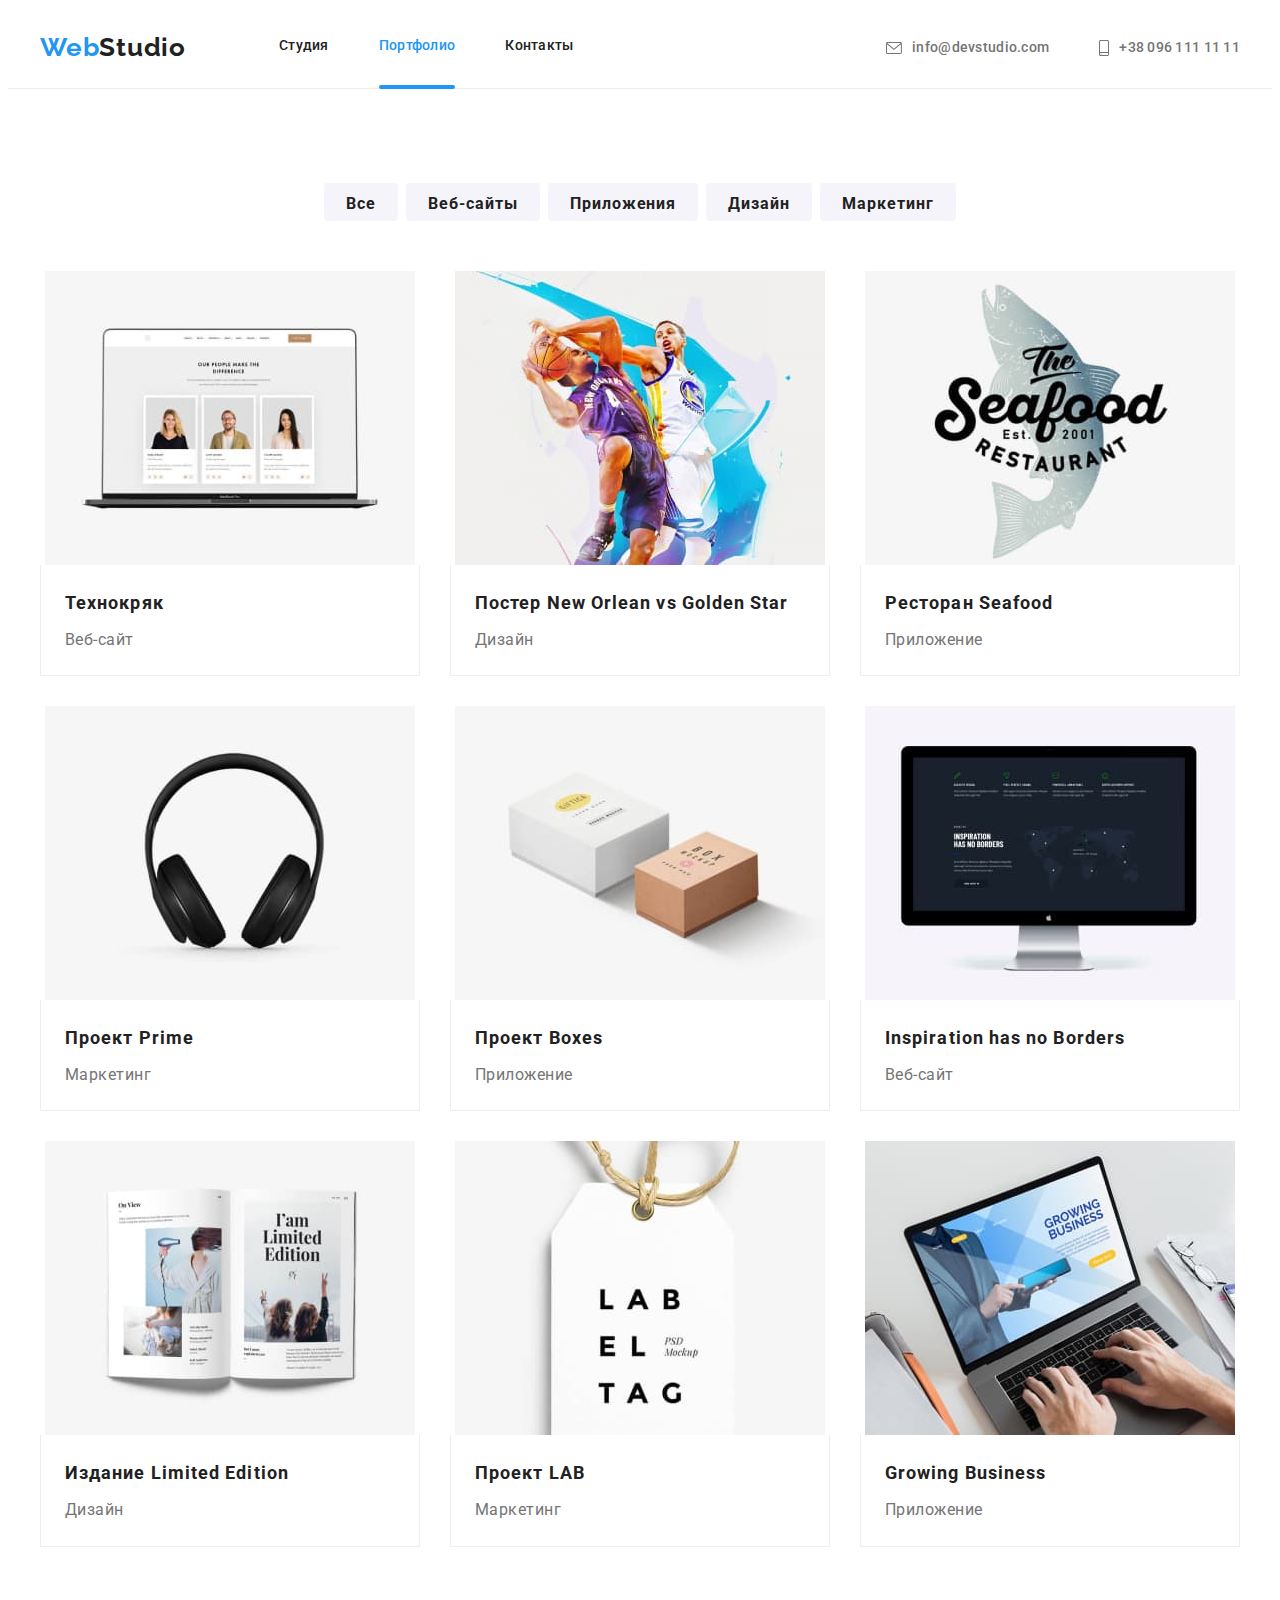
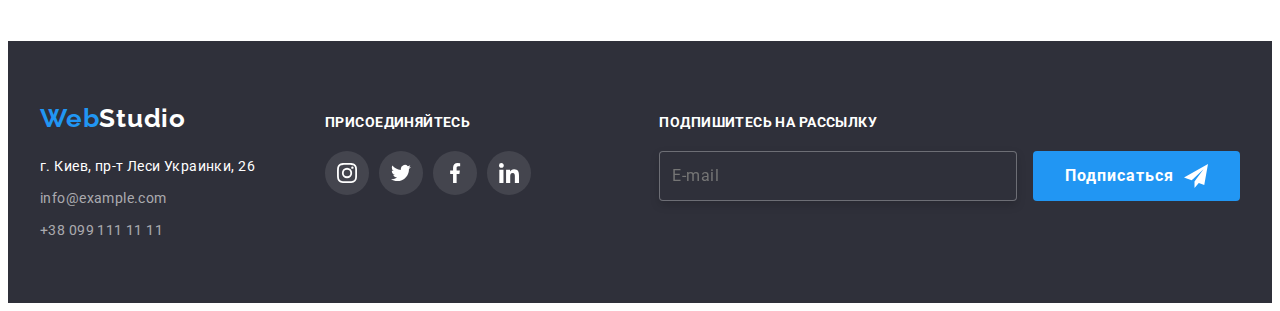
==== commit cc1880b2: "Update portfolio.html" ====
--- a/portfolio.html
+++ b/portfolio.html
@@ -11,7 +11,7 @@
     <link rel="stylesheet" href="https://cdnjs.cloudflare.com/ajax/libs/modern-normalize/0.2.0/modern-normalize.css"
         integrity="sha512-oxqL25oMBPTFLK5OOR4U/Y//5oyc+3B8MJVTuGD2FLdyA+VXlhKMyQ7YjHNSI5+CLk0UdMLw1lV64dDuT1Batw=="
         crossorigin="anonymous" />
-    <link rel="stylesheet" href="./css/styles.css">
+    <link rel="stylesheet" href="./css/main.min.css">
 </head>
 
 <body>
@@ -24,21 +24,24 @@
                     href="./index.html" 
                     class="logo__link link" 
                     lang="en">
-                        <span class="logo-web">Web</span>Studio
+                        <span 
+                        class="logo__text">
+                            Web<span class="logo--light-them">Studio</span>
+                        </span>        
                     </a>
                     <ul class="nav__list list">
                         <li class="nav__item">
                             <a 
                             href="./index.html" 
+                            class="nav__link link">
+                                Студия
+                            </a>
+                        </li>
+
+                        <li class="nav__item">
+                            <a 
+                            href="./portfolio.html" 
                             class="nav__link current link">
-                                Студия
-                            </a>
-                        </li>
-
-                        <li class="nav__item">
-                            <a 
-                            href="./portfolio.html" 
-                            class="nav__link link">
                                 Портфолио
                             </a>
                         </li>
@@ -83,7 +86,7 @@
                     </li>
                 </ul>
             </div>
-        </header>
+    </header>
 
     <main>
         <section class="portfolio section">
@@ -93,7 +96,7 @@
                     <li class="filters__item">
                         <button 
                         type="button" 
-                        class="filters__btn">
+                        class="btn filters__btn">
                             Все
                         </button>
                     </li>
@@ -101,7 +104,7 @@
                     <li class="filters__item">
                         <button 
                         type="button" 
-                        class="filters__btn">
+                        class="btn filters__btn">
                             Веб-сайты
                         </button>
                     </li>
@@ -109,7 +112,7 @@
                     <li class="filters__item">
                         <button 
                         type="button" 
-                        class="filters__btn">
+                        class="btn filters__btn">
                             Приложения
                         </button>
                     </li>
@@ -117,7 +120,7 @@
                     <li class="filters__item">
                         <button 
                         type="button" 
-                        class="filters__btn">
+                        class="btn filters__btn">
                             Дизайн
                         </button>
                     </li>
@@ -125,20 +128,20 @@
                     <li class="filters__item">
                         <button 
                         type="button" 
-                        class="filters__btn">
+                        class="btn filters__btn">
                             Маркетинг
                         </button>
                     </li>
                 </ul>
                                     
-<!--PICTURES-->
+<!--Cards Set-->
                 <ul class="card__list list">
                     <li class="card__item">
                         <article class="card">
                             <a 
                             href="" 
                             class="card__link link"> 
-                                <div class="card-additional-info">
+                                <div class="card__additional-info">
                                     <img 
                                     src="./images/portfolio/web-sites/tehno.jpg" 
                                     alt="Главная страница сайта Технокряк" 
@@ -146,14 +149,14 @@
                                     height="294"
                                     class="card__image">
                                     <p 
-                                    class="card-additional-info__text">
-                                        Технокряк это современная площадка распространения коронавируса. 
-                                        Компании используют эту платформу для цифрового шпионажа и атак на защищённые сервера конкурентов.
-                                    <p>
-                                </div>
-                                <div class="card__description">
-                                    <h2 class="card__title">Технокряк</h2>
-                                    <p class="card__text">Веб-сайт</p>
+                                    class="card__overlay">
+                                        Технокряк это современная площадка распространения коронавируса. 
+                                        Компании используют эту платформу для цифрового шпионажа и атак на защищённые сервера конкурентов.
+                                    <p>
+                                </div>
+                                <div class="card__description">
+                                    <h2 class="card__name">Технокряк</h2>
+                                    <p class="card__category">Веб-сайт</p>
                                 </div>
                             </a>
                         </article>
@@ -164,7 +167,7 @@
                             <a 
                             href="" 
                             class="card__link link"> 
-                                <div class="card-additional-info">
+                                <div class="card__additional-info">
                                     <img 
                                     src="./images/portfolio/design/no-vs-gs.jpg" 
                                     alt="Два баскетболиста" 
@@ -172,14 +175,14 @@
                                     height="294"
                                     class="card__image">
                                     <p 
-                                    class="card-additional-info__text">
-                                        Технокряк это современная площадка распространения коронавируса. 
-                                        Компании используют эту платформу для цифрового шпионажа и атак на защищённые сервера конкурентов.
-                                    <p>
-                                </div>
-                                <div class="card__description">
-                                    <h2 class="card__title">Постер <span lang="en">New Orlean vs Golden Star</span></h2>
-                                    <p class="card__text">Дизайн</p>
+                                    class="card__overlay">
+                                        Технокряк это современная площадка распространения коронавируса. 
+                                        Компании используют эту платформу для цифрового шпионажа и атак на защищённые сервера конкурентов.
+                                    <p>
+                                </div>
+                                <div class="card__description">
+                                    <h2 class="card__name">Постер <span lang="en">New Orlean vs Golden Star</span></h2>
+                                    <p class="card__category">Дизайн</p>
                                 </div>
                             </a>
                         </article>
@@ -190,7 +193,7 @@
                             <a 
                             href="" 
                             class="card__link link">
-                                <div class="card-additional-info">
+                                <div class="card__additional-info">
                                     <img 
                                     src="./images/portfolio/applications/seafood.jpg" 
                                     alt="Логотип ресторана Seafood" 
@@ -198,25 +201,25 @@
                                     height="294"
                                     class="card__image">
                                     <p 
-                                    class="card-additional-info__text">
-                                        Технокряк это современная площадка распространения коронавируса. 
-                                        Компании используют эту платформу для цифрового шпионажа и атак на защищённые сервера конкурентов.
-                                    <p>
-                                </div>
-                                <div class="card__description">
-                                    <h2 class="card__title">Ресторан <span lang="en">Seafood</span></h2>
-                                    <p class="card__text">Приложение</p>
-                                </div>
-                            </a>
-                        </article>
-                    </li>
-
-                    <li class="card__item">
-                        <article class="card">
-                            <a 
-                            href="" 
-                            class="card__link link"> 
-                                <div class="card-additional-info">
+                                    class="card__overlay">
+                                        Технокряк это современная площадка распространения коронавируса. 
+                                        Компании используют эту платформу для цифрового шпионажа и атак на защищённые сервера конкурентов.
+                                    <p>
+                                </div>
+                                <div class="card__description">
+                                    <h2 class="card__name">Ресторан <span lang="en">Seafood</span></h2>
+                                    <p class="card__category">Приложение</p>
+                                </div>
+                            </a>
+                        </article>
+                    </li>
+
+                    <li class="card__item">
+                        <article class="card">
+                            <a 
+                            href="" 
+                            class="card__link link"> 
+                                <div class="card__additional-info">
                                     <img 
                                     src="./images/portfolio/marketing/prime.jpg" 
                                     alt="Наушники" 
@@ -224,25 +227,25 @@
                                     height="294"
                                     class="card__image">
                                     <p 
-                                    class="card-additional-info__text">
-                                        Технокряк это современная площадка распространения коронавируса. 
-                                        Компании используют эту платформу для цифрового шпионажа и атак на защищённые сервера конкурентов.
-                                    <p>
-                                </div>
-                                <div class="card__description">
-                                    <h2 class="card__title">Проект <span lang="en">Prime</span></h2>
-                                    <p class="card__text">Маркетинг</p>
-                                </div>
-                            </a>
-                        </article>
-                    </li>
-
-                    <li class="card__item">
-                        <article class="card">
-                            <a 
-                            href="" 
-                            class="card__link link"> 
-                                <div class="card-additional-info">
+                                    class="card__overlay">
+                                        Технокряк это современная площадка распространения коронавируса. 
+                                        Компании используют эту платформу для цифрового шпионажа и атак на защищённые сервера конкурентов.
+                                    <p>
+                                </div>
+                                <div class="card__description">
+                                    <h2 class="card__name">Проект <span lang="en">Prime</span></h2>
+                                    <p class="card__category">Маркетинг</p>
+                                </div>
+                            </a>
+                        </article>
+                    </li>
+
+                    <li class="card__item">
+                        <article class="card">
+                            <a 
+                            href="" 
+                            class="card__link link"> 
+                                <div class="card__additional-info">
                                     <img 
                                     src="./images/portfolio/applications/boxes.jpg" 
                                     alt="Две коробки:белая и коричневая" 
@@ -250,25 +253,25 @@
                                     height="294"
                                     class="card__image">
                                     <p 
-                                    class="card-additional-info__text">
-                                        Технокряк это современная площадка распространения коронавируса. 
-                                        Компании используют эту платформу для цифрового шпионажа и атак на защищённые сервера конкурентов.
-                                    <p>
-                                </div>
-                                <div class="card__description">
-                                    <h2 class="card__title">Проект <span lang="en">Boxes</span></h2>
-                                    <p class="card__text">Приложение</p>
-                                </div>
-                            </a>
-                        </article>
-                    </li>
-
-                    <li class="card__item">
-                        <article class="card">
-                            <a 
-                            href="" 
-                            class="card__link link"> 
-                                <div class="card-additional-info">
+                                    class="card__overlay">
+                                        Технокряк это современная площадка распространения коронавируса. 
+                                        Компании используют эту платформу для цифрового шпионажа и атак на защищённые сервера конкурентов.
+                                    <p>
+                                </div>
+                                <div class="card__description">
+                                    <h2 class="card__name">Проект <span lang="en">Boxes</span></h2>
+                                    <p class="card__category">Приложение</p>
+                                </div>
+                            </a>
+                        </article>
+                    </li>
+
+                    <li class="card__item">
+                        <article class="card">
+                            <a 
+                            href="" 
+                            class="card__link link"> 
+                                <div class="card__additional-info">
                                     <img 
                                     src="./images/portfolio/web-sites/i-h-n-b.jpg" 
                                     alt="Главная страница сайта Inspiration has no Borders" 
@@ -276,25 +279,25 @@
                                     height="294"
                                     class="card__image">
                                     <p 
-                                    class="card-additional-info__text">
-                                        Технокряк это современная площадка распространения коронавируса. 
-                                        Компании используют эту платформу для цифрового шпионажа и атак на защищённые сервера конкурентов.
-                                    <p>
-                                </div>
-                                <div class="card__description">
-                                    <h2 lang="en" class="card__title">Inspiration has no Borders</h2>
-                                    <p class="card__text">Веб-сайт</p>
-                                </div>
-                            </a>
-                        </article>
-                    </li>
-
-                    <li class="card__item">
-                        <article class="card">
-                            <a 
-                            href="" 
-                            class="card__link link"> 
-                                <div class="card-additional-info">
+                                    class="card__overlay">
+                                        Технокряк это современная площадка распространения коронавируса. 
+                                        Компании используют эту платформу для цифрового шпионажа и атак на защищённые сервера конкурентов.
+                                    <p>
+                                </div>
+                                <div class="card__description">
+                                    <h2 lang="en" class="card__name">Inspiration has no Borders</h2>
+                                    <p class="card__category">Веб-сайт</p>
+                                </div>
+                            </a>
+                        </article>
+                    </li>
+
+                    <li class="card__item">
+                        <article class="card">
+                            <a 
+                            href="" 
+                            class="card__link link"> 
+                                <div class="card__additional-info">
                                     <img 
                                     src="./images/portfolio/design/le.jpg" 
                                     alt="Развертка книги" 
@@ -302,25 +305,25 @@
                                     height="294"
                                     class="card__image">
                                     <p 
-                                    class="card-additional-info__text">
-                                        Технокряк это современная площадка распространения коронавируса. 
-                                        Компании используют эту платформу для цифрового шпионажа и атак на защищённые сервера конкурентов.
-                                    <p>
-                                </div>
-                                <div class="card__description">
-                                    <h2 class="card__title">Издание <span lang="en">Limited Edition</span></h2>
-                                    <p class="card__text">Дизайн</p>
-                                </div>
-                            </a>
-                        </article>
-                    </li>
-
-                    <li class="card__item">
-                        <article class="card">
-                            <a 
-                            href="" 
-                            class="card__link link"> 
-                                <div class="card-additional-info">
+                                    class="card__overlay">
+                                        Технокряк это современная площадка распространения коронавируса. 
+                                        Компании используют эту платформу для цифрового шпионажа и атак на защищённые сервера конкурентов.
+                                    <p>
+                                </div>
+                                <div class="card__description">
+                                    <h2 class="card__name">Издание <span lang="en">Limited Edition</span></h2>
+                                    <p class="card__category">Дизайн</p>
+                                </div>
+                            </a>
+                        </article>
+                    </li>
+
+                    <li class="card__item">
+                        <article class="card">
+                            <a 
+                            href="" 
+                            class="card__link link"> 
+                                <div class="card__additional-info">
                                     <img 
                                     src="./images/portfolio/marketing/lab.jpg" 
                                     alt="Белая этикетка" 
@@ -328,25 +331,25 @@
                                     height="294"
                                     class="card__image">
                                     <p 
-                                    class="card-additional-info__text">
-                                        Технокряк это современная площадка распространения коронавируса. 
-                                        Компании используют эту платформу для цифрового шпионажа и атак на защищённые сервера конкурентов.
-                                    <p>
-                                </div>
-                                <div class="card__description">
-                                    <h2 class="card__title">Проект <span lang="en">LAB</span></h2>
-                                    <p class="card__text">Маркетинг</p>
-                                </div>
-                            </a>
-                        </article>
-                    </li>
-
-                    <li class="card__item">
-                        <article class="card">
-                            <a 
-                            href="" 
-                            class="card__link link"> 
-                                <div class="card-additional-info">
+                                    class="card__overlay">
+                                        Технокряк это современная площадка распространения коронавируса. 
+                                        Компании используют эту платформу для цифрового шпионажа и атак на защищённые сервера конкурентов.
+                                    <p>
+                                </div>
+                                <div class="card__description">
+                                    <h2 class="card__name">Проект <span lang="en">LAB</span></h2>
+                                    <p class="card__category">Маркетинг</p>
+                                </div>
+                            </a>
+                        </article>
+                    </li>
+
+                    <li class="card__item">
+                        <article class="card">
+                            <a 
+                            href="" 
+                            class="card__link link"> 
+                                <div class="card__additional-info">
                                     <img 
                                     src="./images/portfolio/applications/gb.jpg" 
                                     alt="Интерфейс приложения Growing Business" 
@@ -354,14 +357,14 @@
                                     height="294"
                                     class="card__image">
                                     <p 
-                                    class="card-additional-info__text">
-                                        Технокряк это современная площадка распространения коронавируса. 
-                                        Компании используют эту платформу для цифрового шпионажа и атак на защищённые сервера конкурентов.
-                                    <p>
-                                </div>
-                                <div class="card__description">
-                                    <h2 lang="en" class="card__title">Growing Business</h2>
-                                    <p class="card__text">Приложение</p>
+                                    class="card__overlay">
+                                        Технокряк это современная площадка распространения коронавируса. 
+                                        Компании используют эту платформу для цифрового шпионажа и атак на защищённые сервера конкурентов.
+                                    <p>
+                                </div>
+                                <div class="card__description">
+                                    <h2 lang="en" class="card__name">Growing Business</h2>
+                                    <p class="card__category">Приложение</p>
                                 </div>
                             </a>
                         </article>
@@ -374,18 +377,27 @@
 <!--Footer-->
     <footer class="page-footer">
         <div class="container">
-            <div>
-                <a href="./index.html" class="logo link" lang="en"><span class="logo-web">Web</span><span class="logo-studio">Studio</span></a>
+            <div class="address-main">
+                <a 
+                href="./index.html" 
+                class="logo__link logo-footer link" 
+                lang="en">
+                    <span 
+                    class="logo__text">
+                        Web<span class="logo--dark-them">Studio</span>
+                    </span>        
+                </a>
 
 <!--Address-->
                 <address class="address">
                     <ul class="address__list list">
-
                         <li class="address__item"> 
                             <a 
                             href="https://goo.gl/maps/oQdtfQdhAtJSonEbA" 
                             class="address__link link">
-                            г. Киев, пр-т Леси Украинки, 26
+                                <span class="address__text address__text--wight">
+                                    г. Киев, пр-т Леси Украинки, 26
+                                </span>
                             </a> 
                         </li>
 
@@ -393,7 +405,9 @@
                             <a 
                             href="mailto:info@example.com" 
                             class="address__link link">
-                            info@example.com
+                                <span class="address__text">
+                                    info@example.com
+                                </span>    
                             </a>
                         </li>
 
@@ -401,7 +415,9 @@
                             <a 
                             href="tel:+380991111111" 
                             class="address-tel link">
-                            +38 099 111 11 11
+                                <span class="address__text">
+                                    +38 099 111 11 11
+                                </span>
                             </a>
                         </li>
                     </ul>
@@ -459,8 +475,8 @@
             </div>
 
 <!--Mail-input-->            
-            <div class="mail-input-block">
-                <p class="mail-input__title"> Подпишитесь на рассылку</p>
+            <div class="mail-input__block">
+                <p class="mail-input__title subscribe__title"> Подпишитесь на рассылку</p>
                 <form class="mail-input__form">
                     <input 
                     id="mail"
@@ -471,7 +487,7 @@
 
                     <button 
                     type="submit" 
-                    class="mail-input__btn">
+                    class="btn mail-input__btn">
                         <span 
                         class="mail-input-btn__text">
                             Подписаться
--- a/css/main.min.css
+++ b/css/main.min.css
@@ -0,0 +1,2 @@
+.link{text-decoration:none}.list{list-style:none}.address{font-style:normal}img{display:block;max-width:100%;height:auto}h1,h2,h3,h4,h5,h6,p{margin:0px}ul,ol{margin:0px;padding:0px}textarea{resize:none}.visually-hidden{position:absolute !important;clip:rect(1px 1px 1px 1px);clip:rect(1px, 1px, 1px, 1px);padding:0 !important;border:0 !important;height:1px !important;width:1px !important;overflow:hidden}.container{width:1200px;margin-left:auto;margin-right:auto;padding-left:15px;padding-right:15px}.btn{font-family:"Roboto",sans-serif;font-weight:700;font-size:16px;line-height:1.88;text-align:center;letter-spacing:0.06em;color:#fff;background-color:#2196f3;cursor:pointer;min-width:200px;padding:10px 32px;border-radius:4px;border:0px;padding-top:10px;padding-bottom:10px;padding-right:32px;padding-left:32px;-webkit-transition:-webkit-box-shadow 250ms cubic-bezier(0.4, 0, 0.2, 1);transition:-webkit-box-shadow 250ms cubic-bezier(0.4, 0, 0.2, 1);transition:box-shadow 250ms cubic-bezier(0.4, 0, 0.2, 1);transition:box-shadow 250ms cubic-bezier(0.4, 0, 0.2, 1), -webkit-box-shadow 250ms cubic-bezier(0.4, 0, 0.2, 1)}.btn:hover,.btn:focus{-webkit-box-shadow:0px 4px 4px rgba(0,0,0,0.15);box-shadow:0px 4px 4px rgba(0,0,0,0.15)}.section{padding-top:94px;padding-bottom:94px}.section__title{font-weight:700;font-size:36px;line-height:1.17;text-align:center;letter-spacing:0.03em;margin-bottom:50px}.subscribe__title{display:-webkit-inline-box;display:-ms-inline-flexbox;display:inline-flex;margin-bottom:20px;font-weight:700;font-size:14px;line-height:1.14;letter-spacing:0.03em;text-transform:uppercase;color:#fff}body{background-color:#fff;color:#212121;font-family:"Roboto",sans-serif}.page-header{border-bottom:1px solid #ececec;-webkit-box-sizing:border-box;box-sizing:border-box}.page-header .container{display:-webkit-box;display:-ms-flexbox;display:flex;-webkit-box-align:center;-ms-flex-align:center;align-items:center}.logo__link{font-family:"Raleway",sans-serif;font-weight:700;font-size:26px;line-height:1.33;letter-spacing:0.03em;color:#212121;margin-right:93px;padding-top:22px;padding-bottom:23px;-webkit-transition:-webkit-transform 250ms cubic-bezier(0.4, 0, 0.2, 1);transition:-webkit-transform 250ms cubic-bezier(0.4, 0, 0.2, 1);transition:transform 250ms cubic-bezier(0.4, 0, 0.2, 1);transition:transform 250ms cubic-bezier(0.4, 0, 0.2, 1), -webkit-transform 250ms cubic-bezier(0.4, 0, 0.2, 1)}.logo__link:hover,.logo__link:focus{-webkit-transform:scale(1.1);transform:scale(1.1)}.logo-footer{margin-right:0;padding-top:0;padding-bottom:0}.logo__text{color:#2196f3}.logo--dark-them{color:#fff}.logo--light-them{color:#212121}.nav{font-weight:500;font-size:14px;line-height:1.14;letter-spacing:0.02em;display:-webkit-box;display:-ms-flexbox;display:flex;-webkit-box-align:center;-ms-flex-align:center;align-items:center}.nav__list{display:-webkit-box;display:-ms-flexbox;display:flex;-webkit-box-align:center;-ms-flex-align:center;align-items:center}.nav__item:not(:last-child){margin-right:50px}.nav__link{color:#212121;padding-top:32px;padding-bottom:31px;-webkit-transition:color 250ms cubic-bezier(0.4, 0, 0.2, 1);transition:color 250ms cubic-bezier(0.4, 0, 0.2, 1)}.nav__link:after{content:"";position:relative;bottom:-31px;display:block;background:#2196f3;border-radius:2px;height:4px;opacity:0;-webkit-transform:scaleX(0);transform:scaleX(0);-webkit-transition:-webkit-transform;transition:-webkit-transform;transition:transform;transition:transform, -webkit-transform;-webkit-transition:opacity 250ms cubic-bezier(0.4, 0, 0.2, 1),-webkit-transform 250ms cubic-bezier(0.4, 0, 0.2, 1);transition:opacity 250ms cubic-bezier(0.4, 0, 0.2, 1),-webkit-transform 250ms cubic-bezier(0.4, 0, 0.2, 1);transition:transform 250ms cubic-bezier(0.4, 0, 0.2, 1),opacity 250ms cubic-bezier(0.4, 0, 0.2, 1);transition:transform 250ms cubic-bezier(0.4, 0, 0.2, 1),opacity 250ms cubic-bezier(0.4, 0, 0.2, 1),-webkit-transform 250ms cubic-bezier(0.4, 0, 0.2, 1)}.nav__link:focus::after,.nav__link:active::after{opacity:1;-webkit-transform:scaleX(1);transform:scaleX(1)}.nav__link:hover,.nav__link:focus,.nav__link:active{color:#2196f3;-webkit-transform:scale(1.1);transform:scale(1.1)}.current{color:#2196f3}.current:after{opacity:1;-webkit-transform:scaleX(1);transform:scaleX(1)}.site-contacts__list{display:-webkit-box;display:-ms-flexbox;display:flex;margin-left:auto}.site-contacts__link{display:-webkit-inline-box;display:-ms-inline-flexbox;display:inline-flex;-webkit-box-align:center;-ms-flex-align:center;align-items:center;padding-top:32px;padding-bottom:31px;font-weight:500;font-size:14px;line-height:1.14;letter-spacing:0.02em;color:#757575}.site-contacts__item:not(:last-child){margin-right:50px}.site-contacts__icon{margin-right:10px;fill:currentColor;-webkit-transition:-webkit-transform 250ms cubic-bezier(0.4, 0, 0.2, 1);transition:-webkit-transform 250ms cubic-bezier(0.4, 0, 0.2, 1);transition:transform 250ms cubic-bezier(0.4, 0, 0.2, 1);transition:transform 250ms cubic-bezier(0.4, 0, 0.2, 1), -webkit-transform 250ms cubic-bezier(0.4, 0, 0.2, 1)}.site-contacts__link:hover .site-contacts__icon{-webkit-transform:scale(1.3);transform:scale(1.3)}.site-contacts__link:focus .site-contacts__icon{-webkit-transform:scale(1.3);transform:scale(1.3)}.site-contacts__link{-webkit-transition:color 250ms cubic-bezier(0.4, 0, 0.2, 1);transition:color 250ms cubic-bezier(0.4, 0, 0.2, 1)}.site-contacts__link:hover,.site-contacts__link:focus{color:#2196f3}.overlay{background-image:-webkit-gradient(linear, left top, right top, from(rgba(47,48,58,0.4)), to(rgba(47,48,58,0.4))),url(../images/hero.jpg);background-image:linear-gradient(to right, rgba(47,48,58,0.4), rgba(47,48,58,0.4)),url(../images/hero.jpg);background-size:cover;background-position:center;background-repeat:no-repeat;max-width:1600px;height:600px;margin-left:auto;margin-right:auto}.hero{background-color:#2f303a;padding-top:200px;padding-bottom:200px;text-align:center}.hero__title{font-weight:900;font-size:44px;line-height:1.36;letter-spacing:0.06em;text-transform:uppercase;color:#fff;max-width:696px;margin-bottom:30px;margin-left:auto;margin-right:auto}.hero__btn{-webkit-transition:-webkit-box-shadow 250ms cubic-bezier(0.4, 0, 0.2, 1),-webkit-transform 250ms cubic-bezier(0.4, 0, 0.2, 1);transition:-webkit-box-shadow 250ms cubic-bezier(0.4, 0, 0.2, 1),-webkit-transform 250ms cubic-bezier(0.4, 0, 0.2, 1);transition:box-shadow 250ms cubic-bezier(0.4, 0, 0.2, 1),transform 250ms cubic-bezier(0.4, 0, 0.2, 1);transition:box-shadow 250ms cubic-bezier(0.4, 0, 0.2, 1),transform 250ms cubic-bezier(0.4, 0, 0.2, 1),-webkit-box-shadow 250ms cubic-bezier(0.4, 0, 0.2, 1),-webkit-transform 250ms cubic-bezier(0.4, 0, 0.2, 1)}.hero__btn:hover,.hero__btn:focus{border:none;-webkit-box-shadow:0px 3px 1px rgba(0,0,0,0.1),0px 1px 2px rgba(0,0,0,0.08),0px 2px 2px rgba(0,0,0,0.12);box-shadow:0px 3px 1px rgba(0,0,0,0.1),0px 1px 2px rgba(0,0,0,0.08),0px 2px 2px rgba(0,0,0,0.12);-webkit-transform:scale(1.1);transform:scale(1.1)}.features{padding-bottom:47px}.features__list{display:-webkit-box;display:-ms-flexbox;display:flex;margin-top:calc(-1 * 30px);margin-left:calc(-1 * 30px)}.features__item{-ms-flex-preferred-size:calc(100% / 4 - 30px);flex-basis:calc(100% / 4 - 30px);margin-top:30px;margin-left:30px}.features-item-icon__background{display:-webkit-box;display:-ms-flexbox;display:flex;-webkit-box-pack:center;-ms-flex-pack:center;justify-content:center;-webkit-box-align:center;-ms-flex-align:center;align-items:center;width:270px;height:120px;margin-bottom:30px;border-radius:4px;background:#f5f4fa}.features-item__title{font-weight:700;font-size:14px;line-height:1.14;letter-spacing:0.03em;text-transform:uppercase;margin-bottom:10px}.features-item__text{color:#757575;font-weight:400;font-size:14px;line-height:1.71;letter-spacing:0.03em}.services{padding-top:47px}.services__list{display:-webkit-box;display:-ms-flexbox;display:flex;margin-top:calc(-1 * 30px);margin-left:calc(-1 * 30px)}.services__item{-ms-flex-preferred-size:calc(100% / 3 - 30px);flex-basis:calc(100% / 3 - 30px);margin-left:30px;margin-top:30px}.services-item__image-explanation{position:relative;display:-webkit-box;display:-ms-flexbox;display:flex;-webkit-box-pack:center;-ms-flex-pack:center;justify-content:center;-webkit-box-align:end;-ms-flex-align:end;align-items:flex-end}.services-item__image-explanation-text{position:absolute;display:-webkit-box;display:-ms-flexbox;display:flex;-webkit-box-pack:center;-ms-flex-pack:center;justify-content:center;-webkit-box-align:end;-ms-flex-align:end;align-items:flex-end;width:100%;font-weight:700;font-size:14px;line-height:1.14;letter-spacing:0.03em;text-transform:uppercase;padding-top:27px;padding-bottom:27px;color:#fff;background:rgba(47,48,58,0.8)}.team-members{background-color:#f5f4fa}.team-members__list{display:-webkit-box;display:-ms-flexbox;display:flex;margin-top:calc(-1 * 30px);margin-left:calc(-1 * 30px)}.team-members__item{-ms-flex-preferred-size:calc(100% / 4 - 30px);flex-basis:calc(100% / 4 - 30px);margin-top:30px;margin-left:30px;-webkit-box-shadow:0px 1px 3px rgba(0,0,0,0.12),0px 1px 1px rgba(0,0,0,0.14),0px 2px 1px rgba(0,0,0,0.2);box-shadow:0px 1px 3px rgba(0,0,0,0.12),0px 1px 1px rgba(0,0,0,0.14),0px 2px 1px rgba(0,0,0,0.2);border-radius:0px 0px 4px 4px}.team-members__description{width:270px;height:168px;padding-bottom:30px;padding-top:30px;padding-left:20px;padding-right:20px;text-align:center;background:#ffffff}.team-members__name{margin-bottom:10px;font-weight:500;font-size:16px;line-height:1.19;letter-spacing:0.03em}.team-members__profession{padding-bottom:16px;font-weight:400;font-size:16px;line-height:1.19;letter-spacing:0.03em;color:#757575}.team-members-soc-link__list{display:-webkit-box;display:-ms-flexbox;display:flex;-webkit-box-pack:justify;-ms-flex-pack:justify;justify-content:space-between}.team-members-soc-link__link{display:-webkit-box;display:-ms-flexbox;display:flex;-webkit-box-pack:center;-ms-flex-pack:center;justify-content:center;-webkit-box-align:center;-ms-flex-align:center;align-items:center;height:44px;width:44px;border-radius:50%;color:#afb1b8;-webkit-transition:color 250ms cubic-bezier(0.4, 0, 0.2, 1),background-color 250ms cubic-bezier(0.4, 0, 0.2, 1),-webkit-transform 250ms cubic-bezier(0.4, 0, 0.2, 1);transition:color 250ms cubic-bezier(0.4, 0, 0.2, 1),background-color 250ms cubic-bezier(0.4, 0, 0.2, 1),-webkit-transform 250ms cubic-bezier(0.4, 0, 0.2, 1);transition:color 250ms cubic-bezier(0.4, 0, 0.2, 1),background-color 250ms cubic-bezier(0.4, 0, 0.2, 1),transform 250ms cubic-bezier(0.4, 0, 0.2, 1);transition:color 250ms cubic-bezier(0.4, 0, 0.2, 1),background-color 250ms cubic-bezier(0.4, 0, 0.2, 1),transform 250ms cubic-bezier(0.4, 0, 0.2, 1),-webkit-transform 250ms cubic-bezier(0.4, 0, 0.2, 1)}.team-members-soc-link__link:hover,.team-members-soc-link__link:focus{background:#2196f3;-webkit-transform:scale(1.1);transform:scale(1.1)}.team-members-soc-link__icon{display:block;fill:currentColor}.team-members-soc-link__link:hover .team-members-soc-link__icon{color:#fff;-webkit-transform:scale(1.1);transform:scale(1.1)}.team-members-soc-link__link:focus .team-members-soc-link__icon{color:#fff}.customers__list{display:-webkit-box;display:-ms-flexbox;display:flex;margin-top:calc(-1 * 30px);margin-left:calc(-1 * 30px)}.customers__item{-ms-flex-preferred-size:calc(100% / 6 - 30px);flex-basis:calc(100% / 6 - 30px);margin-top:30px;margin-left:30px}.customers-item__link{display:-webkit-box;display:-ms-flexbox;display:flex;-webkit-box-pack:center;-ms-flex-pack:center;justify-content:center;-webkit-box-align:center;-ms-flex-align:center;align-items:center;height:90px;border:1px solid #afb1b8;-webkit-box-sizing:border-box;box-sizing:border-box;border-radius:4px;color:#afb1b8;-webkit-transition:color 250ms cubic-bezier(0.4, 0, 0.2, 1),border 250ms cubic-bezier(0.4, 0, 0.2, 1),border-radius 250ms cubic-bezier(0.4, 0, 0.2, 1),-webkit-transform 250ms cubic-bezier(0.4, 0, 0.2, 1);transition:color 250ms cubic-bezier(0.4, 0, 0.2, 1),border 250ms cubic-bezier(0.4, 0, 0.2, 1),border-radius 250ms cubic-bezier(0.4, 0, 0.2, 1),-webkit-transform 250ms cubic-bezier(0.4, 0, 0.2, 1);transition:color 250ms cubic-bezier(0.4, 0, 0.2, 1),border 250ms cubic-bezier(0.4, 0, 0.2, 1),border-radius 250ms cubic-bezier(0.4, 0, 0.2, 1),transform 250ms cubic-bezier(0.4, 0, 0.2, 1);transition:color 250ms cubic-bezier(0.4, 0, 0.2, 1),border 250ms cubic-bezier(0.4, 0, 0.2, 1),border-radius 250ms cubic-bezier(0.4, 0, 0.2, 1),transform 250ms cubic-bezier(0.4, 0, 0.2, 1),-webkit-transform 250ms cubic-bezier(0.4, 0, 0.2, 1)}.customers-item__link:hover{color:#2196f3;border:1px solid #2196f3;border-radius:4px;-webkit-transform:scale(1.1);transform:scale(1.1)}.customers-item__link:focus{outline:none;color:#2196f3;border:1px solid #2196f3;border-radius:4px;-webkit-transform:scale(1.1);transform:scale(1.1)}.customers-item__icon{fill:currentColor}.modal{position:absolute;top:50%;left:50%;width:528px;padding:40px;background:#ffffff;-webkit-box-shadow:0px 1px 3px rgba(0,0,0,0.12),0px 1px 1px rgba(0,0,0,0.14),0px 2px 1px rgba(0,0,0,0.2);box-shadow:0px 1px 3px rgba(0,0,0,0.12),0px 1px 1px rgba(0,0,0,0.14),0px 2px 1px rgba(0,0,0,0.2);border-radius:4px;-webkit-transform:scale(1) translate(-50%, -50%);transform:scale(1) translate(-50%, -50%);-webkit-transition:-webkit-transform 250ms cubic-bezier(0.4, 0, 0.2, 1);transition:-webkit-transform 250ms cubic-bezier(0.4, 0, 0.2, 1);transition:transform 250ms cubic-bezier(0.4, 0, 0.2, 1);transition:transform 250ms cubic-bezier(0.4, 0, 0.2, 1), -webkit-transform 250ms cubic-bezier(0.4, 0, 0.2, 1)}.modal-btn--close{position:absolute;right:8px;top:8px;display:-webkit-box;display:-ms-flexbox;display:flex;-webkit-box-pack:center;-ms-flex-pack:center;justify-content:center;-webkit-box-align:center;-ms-flex-align:center;align-items:center;padding-left:0;padding-top:0;padding-bottom:0;padding-right:0;min-width:30px;height:30px;border-radius:50%;border:none;cursor:pointer;background-color:rgba(0,0,0,0.2)}.modal-btn__close-icon{-webkit-transition:fill 250ms cubic-bezier(0.4, 0, 0.2, 1);transition:fill 250ms cubic-bezier(0.4, 0, 0.2, 1)}.modal-btn--close:hover .modal-btn__close-icon{fill:#2196f3}.modal-btn--close:focus .modal-btn__close-icon{fill:#2196f3}.modal__title{text-align:center;margin-bottom:12px;font-weight:700;font-size:20px;line-height:1.15;letter-spacing:0.03em}.modal__form{position:relative;display:-webkit-box;display:-ms-flexbox;display:flex;-webkit-box-orient:vertical;-webkit-box-direction:normal;-ms-flex-direction:column;flex-direction:column;margin-bottom:10px}.modal-input-form__list{margin-bottom:20px}.modal-input-form__item:not(:last-child){margin-bottom:10px}.form-field{position:relative;display:-webkit-box;display:-ms-flexbox;display:flex;-webkit-box-orient:vertical;-webkit-box-direction:normal;-ms-flex-direction:column;flex-direction:column;margin-bottom:10px}.form-input__icon{position:absolute;top:50%;left:12px;display:block;-webkit-transition:fill 250ms cubic-bezier(0.4, 0, 0.2, 1);transition:fill 250ms cubic-bezier(0.4, 0, 0.2, 1)}.modal-window__form-input:focus .form-input__icon{fill:red}.form-comment__textarea{padding:16px 12px}.form-agreement{position:relative;text-align:center;margin-bottom:30px}.form-agreement__label{display:inline-block;font-weight:400;font-size:14px;line-height:1.71;letter-spacing:0.03em;color:#757575}.form-agreement__link{font-weight:400;font-size:14px;line-height:1.71;letter-spacing:0.03em;color:#2196f3}.modal-btn--send{display:block;margin-left:auto;margin-right:auto;-webkit-transition:-webkit-box-shadow 250ms cubic-bezier(0.4, 0, 0.2, 1),-webkit-transform 250ms cubic-bezier(0.4, 0, 0.2, 1);transition:-webkit-box-shadow 250ms cubic-bezier(0.4, 0, 0.2, 1),-webkit-transform 250ms cubic-bezier(0.4, 0, 0.2, 1);transition:box-shadow 250ms cubic-bezier(0.4, 0, 0.2, 1),transform 250ms cubic-bezier(0.4, 0, 0.2, 1);transition:box-shadow 250ms cubic-bezier(0.4, 0, 0.2, 1),transform 250ms cubic-bezier(0.4, 0, 0.2, 1),-webkit-box-shadow 250ms cubic-bezier(0.4, 0, 0.2, 1),-webkit-transform 250ms cubic-bezier(0.4, 0, 0.2, 1)}.modal-btn--send:hover,.modal-btn--send:focus{border:none;-webkit-box-shadow:0px 3px 1px rgba(0,0,0,0.1),0px 1px 2px rgba(0,0,0,0.08),0px 2px 2px rgba(0,0,0,0.12);box-shadow:0px 3px 1px rgba(0,0,0,0.1),0px 1px 2px rgba(0,0,0,0.08),0px 2px 2px rgba(0,0,0,0.12);-webkit-transform:scale(1.1);transform:scale(1.1)}.backdrop{position:fixed;width:100%;height:100%;left:0px;top:0px;background:rgba(0,0,0,0.2);opacity:1;-webkit-transition:opacity 250ms cubic-bezier(0.4, 0, 0.2, 1);transition:opacity 250ms cubic-bezier(0.4, 0, 0.2, 1)}.backdrop.is-hidden{opacity:0;visibility:hidden;pointer-events:none}.backdrop.is-hidden .modal{-webkit-transform:translate(-50%, -50%) scale(0.9);transform:translate(-50%, -50%) scale(0.9)}.modal-window__form-label{margin-bottom:4px;font-weight:400;font-size:12px;line-height:1.17;letter-spacing:0.01em;color:#757575}.modal-window__form-input{padding-top:11px;padding-right:12px;padding-bottom:11px;padding-left:40px;border:1px solid rgba(33,33,33,0.2);border-radius:4px;font-family:"Roboto",sans-serif;font-weight:400;font-size:14px;line-height:1.14;letter-spacing:0.01em;color:rgba(117,117,117,0.5);-webkit-transition:border 250ms cubic-bezier(0.4, 0, 0.2, 1);transition:border 250ms cubic-bezier(0.4, 0, 0.2, 1)}.modal-window__form-input:hover,.modal-window__form-input:active{border:1px solid #2196f3;border-radius:4px}.modal-window__form-input:focus{outline:none;border:1px solid #2196f3;border-radius:4px}.page-footer{background-color:#2f303a;padding-top:60px;padding-bottom:60px}.page-footer .container{display:-webkit-box;display:-ms-flexbox;display:flex;-webkit-box-align:baseline;-ms-flex-align:baseline;align-items:baseline}.address{margin-top:20px}.address__item:not(:last-child){margin-bottom:8px}.address__text{font-weight:400;font-size:14px;line-height:1.71;letter-spacing:0.03em;color:rgba(255,255,255,0.6)}.address__text--wight{color:#fff}.subscribe{margin-left:70px}.subscribe-soc-link__list{display:-webkit-box;display:-ms-flexbox;display:flex}.subscribe-soc-link__item:not(:last-child){margin-right:10px}.subscribe-soc-link-item__link{display:-webkit-box;display:-ms-flexbox;display:flex;-webkit-box-pack:center;-ms-flex-pack:center;justify-content:center;-webkit-box-align:center;-ms-flex-align:center;align-items:center;height:44px;width:44px;border-radius:50%;background:rgba(255,255,255,0.1);-webkit-transition:background-color 250ms cubic-bezier(0.4, 0, 0.2, 1),-webkit-transform 250ms cubic-bezier(0.4, 0, 0.2, 1);transition:background-color 250ms cubic-bezier(0.4, 0, 0.2, 1),-webkit-transform 250ms cubic-bezier(0.4, 0, 0.2, 1);transition:background-color 250ms cubic-bezier(0.4, 0, 0.2, 1),transform 250ms cubic-bezier(0.4, 0, 0.2, 1);transition:background-color 250ms cubic-bezier(0.4, 0, 0.2, 1),transform 250ms cubic-bezier(0.4, 0, 0.2, 1),-webkit-transform 250ms cubic-bezier(0.4, 0, 0.2, 1)}.subscribe-soc-link-item__link:hover,.subscribe-soc-link-item__link:focus,.subscribe-soc-link-item__link:active{background-color:#2196f3;-webkit-transform:scale(1.1);transform:scale(1.1)}.mail-input__block{margin-left:auto}.mail-input{-webkit-box-sizing:border-box;box-sizing:border-box;margin:0;padding:11px 12px;width:358px;height:50px;font-family:"Roboto",sans-serif;font-weight:400;font-size:16px;line-height:1.25;letter-spacing:0.03em;color:rgba(255,255,255,0.6);border:1px solid rgba(255,255,255,0.3);border-radius:4px;-webkit-filter:drop-shadow(0px 4px 4px rgba(0,0,0,0.15));filter:drop-shadow(0px 4px 4px rgba(0,0,0,0.15));background-color:#2f303a;-webkit-transition:border 250ms cubic-bezier(0.4, 0, 0.2, 1);transition:border 250ms cubic-bezier(0.4, 0, 0.2, 1)}.mail-input:hover{border:1px solid #2196f3;border-radius:4px}.mail-input:focus{outline:none;border:1px solid #2196f3;border-radius:4px}.mail-input__btn{display:-webkit-inline-box;display:-ms-inline-flexbox;display:inline-flex;-webkit-box-align:center;-ms-flex-align:center;align-items:center;margin-left:12px;-webkit-transition:-webkit-box-shadow 250ms cubic-bezier(0.4, 0, 0.2, 1),-webkit-transform 250ms cubic-bezier(0.4, 0, 0.2, 1);transition:-webkit-box-shadow 250ms cubic-bezier(0.4, 0, 0.2, 1),-webkit-transform 250ms cubic-bezier(0.4, 0, 0.2, 1);transition:box-shadow 250ms cubic-bezier(0.4, 0, 0.2, 1),transform 250ms cubic-bezier(0.4, 0, 0.2, 1);transition:box-shadow 250ms cubic-bezier(0.4, 0, 0.2, 1),transform 250ms cubic-bezier(0.4, 0, 0.2, 1),-webkit-box-shadow 250ms cubic-bezier(0.4, 0, 0.2, 1),-webkit-transform 250ms cubic-bezier(0.4, 0, 0.2, 1)}.mail-input__btn:hover,.mail-input__btn:focus{border:none;-webkit-box-shadow:0px 3px 1px rgba(0,0,0,0.1),0px 1px 2px rgba(0,0,0,0.08),0px 2px 2px rgba(0,0,0,0.12);box-shadow:0px 3px 1px rgba(0,0,0,0.1),0px 1px 2px rgba(0,0,0,0.08),0px 2px 2px rgba(0,0,0,0.12);-webkit-transform:scale(1.1);transform:scale(1.1)}.mail-input-btn__text{margin-right:10px}.filters__list{margin-bottom:50px;display:-webkit-box;display:-ms-flexbox;display:flex;-webkit-box-pack:center;-ms-flex-pack:center;justify-content:center}.filters__item:not(:last-child){margin-right:8px}.filters__btn{min-width:73px;height:38px;padding:6px 22px;cursor:pointer;border:0px;border-radius:4px;color:#212121;background-color:#f5f4fa;-webkit-transition:color 250ms cubic-bezier(0.4, 0, 0.2, 1),background-color 250ms cubic-bezier(0.4, 0, 0.2, 1),-webkit-transform 250ms cubic-bezier(0.4, 0, 0.2, 1),-webkit-box-shadow 250ms cubic-bezier(0.4, 0, 0.2, 1);transition:color 250ms cubic-bezier(0.4, 0, 0.2, 1),background-color 250ms cubic-bezier(0.4, 0, 0.2, 1),-webkit-transform 250ms cubic-bezier(0.4, 0, 0.2, 1),-webkit-box-shadow 250ms cubic-bezier(0.4, 0, 0.2, 1);transition:color 250ms cubic-bezier(0.4, 0, 0.2, 1),background-color 250ms cubic-bezier(0.4, 0, 0.2, 1),transform 250ms cubic-bezier(0.4, 0, 0.2, 1),box-shadow 250ms cubic-bezier(0.4, 0, 0.2, 1);transition:color 250ms cubic-bezier(0.4, 0, 0.2, 1),background-color 250ms cubic-bezier(0.4, 0, 0.2, 1),transform 250ms cubic-bezier(0.4, 0, 0.2, 1),box-shadow 250ms cubic-bezier(0.4, 0, 0.2, 1),-webkit-transform 250ms cubic-bezier(0.4, 0, 0.2, 1),-webkit-box-shadow 250ms cubic-bezier(0.4, 0, 0.2, 1)}.filters__btn:hover,.filters__btn:focus,.filters__btn:active{border:none;outline:none;background-color:#2196f3;color:#fff;-webkit-box-shadow:0px 3px 1px rgba(0,0,0,0.1),0px 1px 2px rgba(0,0,0,0.08),0px 2px 2px rgba(0,0,0,0.12);box-shadow:0px 3px 1px rgba(0,0,0,0.1),0px 1px 2px rgba(0,0,0,0.08),0px 2px 2px rgba(0,0,0,0.12);-webkit-transform:scale(1.1);transform:scale(1.1)}.card__overlay{display:block;position:absolute;-webkit-transform:translateY(100%);transform:translateY(100%);padding:63px 24px;height:100%;width:100%;font-weight:400;font-size:18px;line-height:1.56;letter-spacing:0.03em;color:#fff;background:rgba(33,150,243,0.9);-webkit-transition:-webkit-transform 250ms cubic-bezier(0.4, 0, 0.2, 1);transition:-webkit-transform 250ms cubic-bezier(0.4, 0, 0.2, 1);transition:transform 250ms cubic-bezier(0.4, 0, 0.2, 1);transition:transform 250ms cubic-bezier(0.4, 0, 0.2, 1), -webkit-transform 250ms cubic-bezier(0.4, 0, 0.2, 1)}.card__link:hover .card__overlay{-webkit-transform:translateY(0);transform:translateY(0)}.card__link:focus .card__overlay{-webkit-transform:translateY(0);transform:translateY(0)}.card__list{display:-webkit-box;display:-ms-flexbox;display:flex;-ms-flex-wrap:wrap;flex-wrap:wrap;margin-top:calc(-1 * 30px);margin-left:calc(-1 * 30px)}.card__item{-webkit-box-sizing:border-box;box-sizing:border-box;-ms-flex-preferred-size:calc(100% / 3 - 30px);flex-basis:calc(100% / 3 - 30px);margin-left:30px;margin-top:30px}.card__link{display:block;-webkit-transition:-webkit-box-shadow 250ms cubic-bezier(0.4, 0, 0.2, 1);transition:-webkit-box-shadow 250ms cubic-bezier(0.4, 0, 0.2, 1);transition:box-shadow 250ms cubic-bezier(0.4, 0, 0.2, 1);transition:box-shadow 250ms cubic-bezier(0.4, 0, 0.2, 1), -webkit-box-shadow 250ms cubic-bezier(0.4, 0, 0.2, 1)}.card__link:hover,.card__link:focus{-webkit-box-shadow:0px 1px 1px rgba(0,0,0,0.12),0px 4px 4px rgba(0,0,0,0.06),1px 4px 6px rgba(0,0,0,0.16);box-shadow:0px 1px 1px rgba(0,0,0,0.12),0px 4px 4px rgba(0,0,0,0.06),1px 4px 6px rgba(0,0,0,0.16)}.card__description{display:block;-webkit-box-sizing:border-box;box-sizing:border-box;padding:20px 24px;border:1px solid #eeeeee;border-top:none}.card__name{margin-bottom:4px;font-family:"Roboto",sans-serif;color:#212121;font-weight:700;font-size:18px;line-height:2;letter-spacing:0.06em}.card__category{color:#757575;font-weight:400;font-size:16px;line-height:1.9;letter-spacing:0.03em}.card__additional-info{position:relative;display:-webkit-box;display:-ms-flexbox;display:flex;-webkit-box-pack:center;-ms-flex-pack:center;justify-content:center;-webkit-box-align:center;-ms-flex-align:center;align-items:center}.card__additional-info{overflow:hidden}
+/*# sourceMappingURL=main.min.css.map */